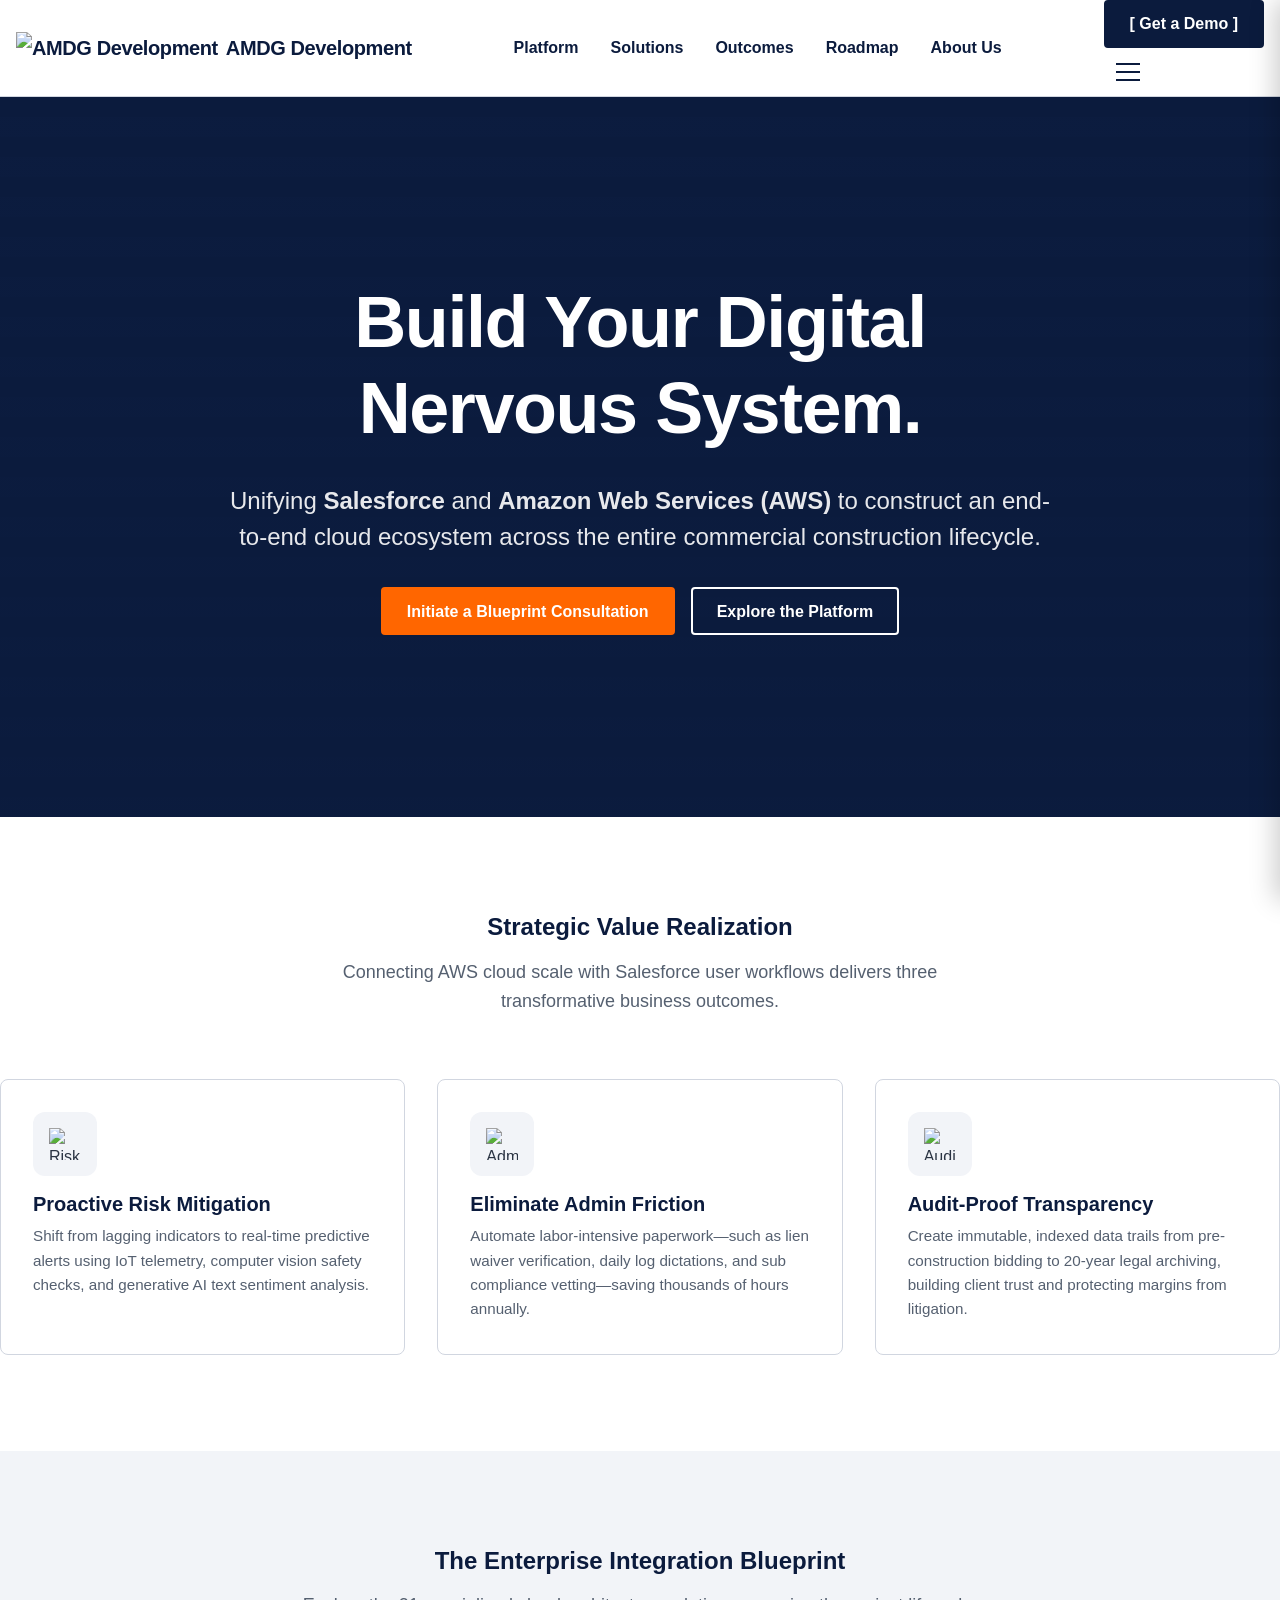
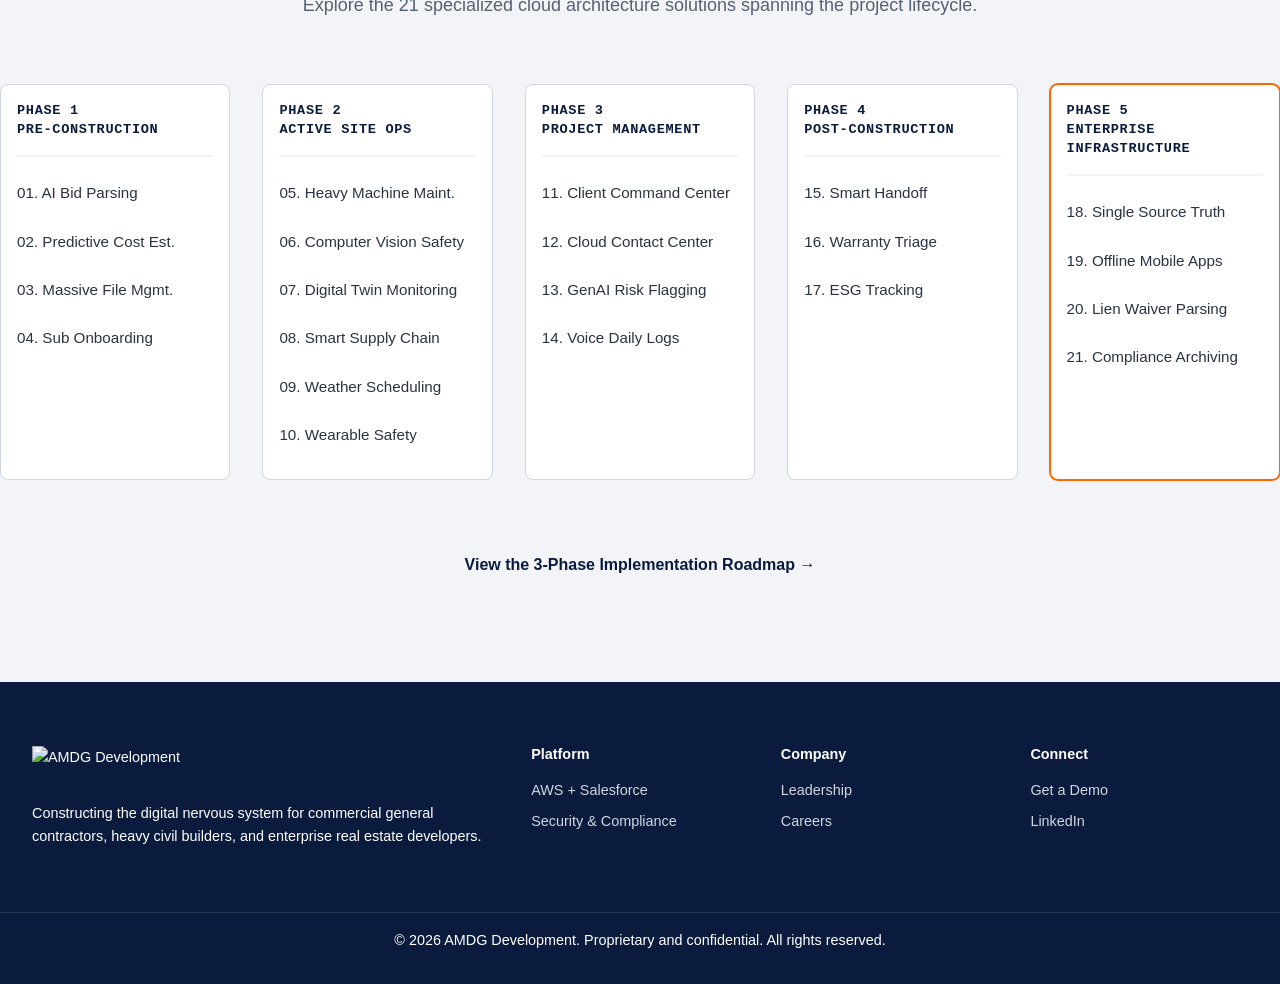
==== index.html @ bcd90afd "Update index.html" ====
<!DOCTYPE html>
<html lang="en">
<head>
    <meta charset="UTF-8">
    <!-- Responsive Meta Tag (Crucial for proper scaling on iPhone and Galaxy) -->
    <meta name="viewport" content="width=device-width, initial-scale=1.0, viewport-fit=cover">
    
    <title>AMDG Development | Enterprise Construction Integration (Salesforce + AWS)</title>
    <meta name="description" content="Unifying Salesforce CRM and AWS to construct an end-to-end digital nervous system across the commercial construction lifecycle.">

    <!-- 1. Favicon (Using your existing SVG logo for a crisp browser tab icon) -->
    <link rel="icon" type="image/svg+xml" href="assets/icons/amdg-logo.svg">

    <!-- 2. Preconnect to Google Fonts (Speeds up font loading dramatically) -->
    <link rel="preconnect" href="https://fonts.googleapis.com">
    <link rel="preconnect" href="https://fonts.gstatic.com" crossorigin>
    
    <!-- 3. Typography Engine: Inter (Enterprise Base) & Roboto Mono (Tech/Blueprint Accents) -->
    <link href="https://fonts.googleapis.com/css2?family=Inter:wght@400;500;600;700&family=Roboto+Mono:wght@400;500&display=swap" rel="stylesheet">

    <!-- 4. Stylesheets in Strict Cascade Order -->
    <link rel="stylesheet" href="css/normalize.css">
    <link rel="stylesheet" href="css/global.css">
    <link rel="stylesheet" href="css/responsive.css"> <!-- Loaded early so clamp() variables apply downstream -->
    <link rel="stylesheet" href="css/mega-menu.css">
    <link rel="stylesheet" href="css/mobile-menu.css">
    <link rel="stylesheet" href="css/home.css"> <!-- Page-specific styles load last to override safely -->

    <!-- 5. Scripts (Deferred to guarantee the DOM exists before they run) -->
    <script src="js/main.js" defer></script>
    <script src="js/mobile-drawer.js" defer></script>
    <script src="js/mega-menu.js" defer></script>
    <script src="js/animations.js" defer></script>
</head>

<body>

    <!-- =========================================================
         GLOBAL HEADER & NAVIGATION (Sticky)
         ========================================================= -->
    <header class="sticky-nav">
        <div class="nav-container">
            <!-- Brand Logo -->
            <div class="brand">
                <a href="/index.html">
                    <img src="/assets/icons/amdg-logo.svg" alt="AMDG Development" class="logo-img">
                    <span class="brand-text">AMDG Development</span>
                </a>
            </div>

            <!-- Desktop Mega Menu (Hidden on Mobile) -->
            <nav class="desktop-nav-only">
                <ul class="nav-links">
                    <li class="dropdown-trigger">
                        <a href="/platform/index.html">Platform</a>
                    </li>
                    
                    <!-- Solutions 5-Column Mega Menu -->
                    <li class="dropdown-trigger mega-menu-trigger">
                        <a href="#">Solutions</a>
                        <div class="mega-menu grid-5-col">
                            <div class="mega-col">
                                <h4>1. Pre-Construction</h4>
                                <a href="/solutions/pre-construction/ai-bid-parsing.html">AI Bid Parsing</a>
                                <a href="/solutions/pre-construction/predictive-cost-estimation.html">Predictive Cost Est.</a>
                                <a href="/solutions/pre-construction/massive-file-management.html">Massive File Mgmt.</a>
                                <a href="/solutions/pre-construction/automated-subcontractor-onboarding.html">Sub Onboarding</a>
                            </div>
                            <div class="mega-col">
                                <h4>2. Active Site Ops</h4>
                                <a href="/solutions/active-site/heavy-machinery-predictive-maintenance.html">Machine Maint.</a>
                                <a href="/solutions/active-site/computer-vision-site-safety.html">Computer Vision</a>
                                <a href="/solutions/active-site/digital-twin-monitoring.html">Digital Twins</a>
                                <a href="/solutions/active-site/smart-supply-chain-tracking.html">Supply Tracking</a>
                                <a href="/solutions/active-site/weather-responsive-scheduling.html">Weather Scheduling</a>
                                <a href="/solutions/active-site/wearable-worker-safety.html">Wearable Safety</a>
                            </div>
                            <div class="mega-col">
                                <h4>3. Project Management</h4>
                                <a href="/solutions/project-management/unified-client-command-center.html">Client Command Center</a>
                                <a href="/solutions/project-management/intelligent-contact-center.html">Cloud Contact Center</a>
                                <a href="/solutions/project-management/generative-ai-risk-flagging.html">GenAI Risk Flagging</a>
                                <a href="/solutions/project-management/automated-daily-site-logs.html">Voice Daily Logs</a>
                            </div>
                            <div class="mega-col">
                                <h4>4. Post-Construction</h4>
                                <a href="/solutions/post-construction/smart-building-handoff.html">Smart Handoff</a>
                                <a href="/solutions/post-construction/automated-warranty-triage.html">Warranty Triage</a>
                                <a href="/solutions/post-construction/esg-sustainability-tracking.html">ESG Tracking</a>
                            </div>
                            <div class="mega-col">
                                <h4>5. Enterprise IT</h4>
                                <a href="/solutions/enterprise-it/single-source-of-truth.html">Single Source of Truth</a>
                                <a href="/solutions/enterprise-it/agile-field-apps.html">Offline Mobile Apps</a>
                                <a href="/solutions/enterprise-it/automated-lien-waiver-processing.html">Lien Waiver Parsing</a>
                                <a href="/solutions/enterprise-it/disaster-recovery-archiving.html">Compliance Archiving</a>
                            </div>
                        </div>
                    </li>

                    <li class="dropdown-trigger">
                        <a href="/outcomes/index.html">Outcomes</a>
                    </li>
                    <li class="dropdown-trigger">
                        <a href="/roadmap/index.html">Roadmap</a>
                    </li>
                    <li class="dropdown-trigger">
                        <a href="/about/index.html">About Us</a>
                    </li>
                </ul>
            </nav>

            <!-- Global Call to Action -->
            <div class="nav-cta">
                <a href="/contact/get-a-demo.html" class="btn-primary desktop-nav-only">[ Get a Demo ]</a>
                <a href="/contact/get-a-demo.html" class="btn-primary-mini mobile-drawer-only">Demo</a>
                
                <!-- Mobile Hamburger Icon (48px tap target) -->
                <button class="hamburger-btn mobile-drawer-only" aria-label="Open menu" aria-expanded="false">
                    <span class="hamburger-line"></span>
                    <span class="hamburger-line"></span>
                    <span class="hamburger-line"></span>
                </button>
            </div>
        </div>
    </header>

    <!-- =========================================================
         MOBILE OFF-CANVAS DRAWER (Hidden by default)
         ========================================================= -->
    <nav class="mobile-drawer overlay-solid-bg" aria-hidden="true">
        <div class="drawer-header">
            <span class="brand-text">Menu</span>
            <button class="close-drawer-btn" aria-label="Close menu">&times;</button>
        </div>
        <div class="drawer-content">
            <a href="/platform/index.html" class="drawer-link">Platform</a>
            
            <!-- Phase Accordions for Mobile Progressive Disclosure -->
            <div class="accordion">
                <button class="accordion-header" aria-expanded="false">Solutions (21 Services) <span class="icon-plus"></span></button>
                <div class="accordion-body">
                    <div class="phase-group">
                        <h5>Phase 1: Pre-Construction</h5>
                        <a href="/solutions/pre-construction/ai-bid-parsing.html">AI Bid Parsing</a>
                        <a href="/solutions/pre-construction/predictive-cost-estimation.html">Predictive Cost Estimation</a>
                        <!-- Add other Phase 1 links here -->
                    </div>
                    <div class="phase-group">
                        <h5>Phase 2: Active Site Ops</h5>
                        <a href="/solutions/active-site/wearable-worker-safety.html">Wearable Worker Safety</a>
                        <!-- Add other Phase 2 links here -->
                    </div>
                    <!-- (Phases 3-5 omitted for brevity in template, replicated via standard accordion logic) -->
                </div>
            </div>

            <a href="/outcomes/index.html" class="drawer-link">Outcomes</a>
            <a href="/roadmap/index.html" class="drawer-link">Implementation Roadmap</a>
            <a href="/about/index.html" class="drawer-link">About Us</a>
            
            <div class="drawer-footer mobile-bottom-cta">
                <a href="/contact/get-a-demo.html" class="btn-primary full-width">Speak to an Architect</a>
            </div>
        </div>
    </nav>

    <!-- =========================================================
         MAIN CONTENT
         ========================================================= -->
    <main>
        <!-- Hero Section (Typography and Texture First) -->
        <section class="hero dark-texture-bg">
            <div class="container layout-center text-white">
                <h1 class="fluid-h1">Build Your Digital Nervous System.</h1>
                <p class="hero-subtext fluid-h2-sub">
                    Unifying <strong>Salesforce</strong> and <strong>Amazon Web Services (AWS)</strong> to construct an end-to-end cloud ecosystem across the entire commercial construction lifecycle.
                </p>
                <div class="hero-actions">
                    <a href="/contact/get-a-demo.html" class="btn-primary high-vis-accent">Initiate a Blueprint Consultation</a>
                    <a href="/platform/index.html" class="btn-secondary">Explore the Platform</a>
                </div>
            </div>
        </section>

        <!-- The Three Pillars Section -->
        <section class="pillars-section container">
            <header class="section-header text-center">
                <h2>Strategic Value Realization</h2>
                <p>Connecting AWS cloud scale with Salesforce user workflows delivers three transformative business outcomes.</p>
            </header>

            <div class="grid-3-col">
                <!-- Pillar 1 -->
                <a href="/outcomes/proactive-risk-mitigation.html" class="pillar-card">
                    <div class="icon-wrapper">
                        <img src="/assets/icons/risk-radar.svg" alt="Risk Mitigation Icon">
                    </div>
                    <h3>Proactive Risk Mitigation</h3>
                    <p>Shift from lagging indicators to real-time predictive alerts using IoT telemetry, computer vision safety checks, and generative AI text sentiment analysis.</p>
                </a>
                
                <!-- Pillar 2 -->
                <a href="/outcomes/margin-protection.html" class="pillar-card">
                    <div class="icon-wrapper">
                        <img src="/assets/icons/friction-gear.svg" alt="Administrative Friction Icon">
                    </div>
                    <h3>Eliminate Admin Friction</h3>
                    <p>Automate labor-intensive paperwork—such as lien waiver verification, daily log dictations, and sub compliance vetting—saving thousands of hours annually.</p>
                </a>

                <!-- Pillar 3 -->
                <a href="/outcomes/audit-proof-transparency.html" class="pillar-card">
                    <div class="icon-wrapper">
                        <img src="/assets/icons/shield-check.svg" alt="Audit-Proof Icon">
                    </div>
                    <h3>Audit-Proof Transparency</h3>
                    <p>Create immutable, indexed data trails from pre-construction bidding to 20-year legal archiving, building client trust and protecting margins from litigation.</p>
                </a>
            </div>
        </section>

        <!-- Interactive Integration Blueprint Matrix Section -->
        <section class="blueprint-section container bg-concrete-gray">
            <header class="section-header text-center">
                <h2>The Enterprise Integration Blueprint</h2>
                <p>Explore the 21 specialized cloud architecture solutions spanning the project lifecycle.</p>
            </header>

            <!-- 
                 Mobile: Flickable horizontal carousel or stacked cards
                 Desktop: 5-column CSS grid flowchart
            -->
            <div class="blueprint-matrix scroll-snap-x">
                
                <!-- Phase 1 Column -->
                <div class="matrix-phase-col snap-center">
                    <div class="phase-header">Phase 1 <br> Pre-Construction</div>
                    <ul class="phase-links">
                        <li><a href="/solutions/pre-construction/ai-bid-parsing.html">01. AI Bid Parsing</a></li>
                        <li><a href="/solutions/pre-construction/predictive-cost-estimation.html">02. Predictive Cost Est.</a></li>
                        <li><a href="/solutions/pre-construction/massive-file-management.html">03. Massive File Mgmt.</a></li>
                        <li><a href="/solutions/pre-construction/automated-subcontractor-onboarding.html">04. Sub Onboarding</a></li>
                    </ul>
                </div>

                <!-- Phase 2 Column -->
                <div class="matrix-phase-col snap-center">
                    <div class="phase-header">Phase 2 <br> Active Site Ops</div>
                    <ul class="phase-links">
                        <li><a href="/solutions/active-site/heavy-machinery-predictive-maintenance.html">05. Heavy Machine Maint.</a></li>
                        <li><a href="/solutions/active-site/computer-vision-site-safety.html">06. Computer Vision Safety</a></li>
                        <li><a href="/solutions/active-site/digital-twin-monitoring.html">07. Digital Twin Monitoring</a></li>
                        <li><a href="/solutions/active-site/smart-supply-chain-tracking.html">08. Smart Supply Chain</a></li>
                        <li><a href="/solutions/active-site/weather-responsive-scheduling.html">09. Weather Scheduling</a></li>
                        <li><a href="/solutions/active-site/wearable-worker-safety.html">10. Wearable Safety</a></li>
                    </ul>
                </div>

                <!-- Phase 3 Column -->
                <div class="matrix-phase-col snap-center">
                    <div class="phase-header">Phase 3 <br> Project Management</div>
                    <ul class="phase-links">
                        <li><a href="/solutions/project-management/unified-client-command-center.html">11. Client Command Center</a></li>
                        <li><a href="/solutions/project-management/intelligent-contact-center.html">12. Cloud Contact Center</a></li>
                        <li><a href="/solutions/project-management/generative-ai-risk-flagging.html">13. GenAI Risk Flagging</a></li>
                        <li><a href="/solutions/project-management/automated-daily-site-logs.html">14. Voice Daily Logs</a></li>
                    </ul>
                </div>

                <!-- Phase 4 Column -->
                <div class="matrix-phase-col snap-center">
                    <div class="phase-header">Phase 4 <br> Post-Construction</div>
                    <ul class="phase-links">
                        <li><a href="/solutions/post-construction/smart-building-handoff.html">15. Smart Handoff</a></li>
                        <li><a href="/solutions/post-construction/automated-warranty-triage.html">16. Warranty Triage</a></li>
                        <li><a href="/solutions/post-construction/esg-sustainability-tracking.html">17. ESG Tracking</a></li>
                    </ul>
                </div>

                <!-- Phase 5 Column -->
                <div class="matrix-phase-col snap-center highlight-phase">
                    <div class="phase-header">Phase 5 <br> Enterprise Infrastructure</div>
                    <ul class="phase-links">
                        <li><a href="/solutions/enterprise-it/single-source-of-truth.html">18. Single Source Truth</a></li>
                        <li><a href="/solutions/enterprise-it/agile-field-apps.html">19. Offline Mobile Apps</a></li>
                        <li><a href="/solutions/enterprise-it/automated-lien-waiver-processing.html">20. Lien Waiver Parsing</a></li>
                        <li><a href="/solutions/enterprise-it/disaster-recovery-archiving.html">21. Compliance Archiving</a></li>
                    </ul>
                </div>

            </div>
            
            <div class="text-center cta-spacing-top">
                <a href="/roadmap/index.html" class="btn-text">View the 3-Phase Implementation Roadmap &rarr;</a>
            </div>
        </section>

    </main>

    <!-- =========================================================
         GLOBAL FOOTER
         ========================================================= -->
    <footer class="global-footer bg-blueprint-navy text-white">
        <div class="container grid-5-col">
            <div class="footer-brand footer-col-span-2">
                <img src="/assets/icons/amdg-logo-white.svg" alt="AMDG Development" class="footer-logo">
                <p>Constructing the digital nervous system for commercial general contractors, heavy civil builders, and enterprise real estate developers.</p>
            </div>
            
            <div class="footer-links">
                <h4>Platform</h4>
                <ul>
                    <li><a href="/platform/ecosystem.html">AWS + Salesforce</a></li>
                    <li><a href="/platform/security-compliance.html">Security & Compliance</a></li>
                </ul>
            </div>
            
            <div class="footer-links">
                <h4>Company</h4>
                <ul>
                    <li><a href="/about/integration-architects.html">Leadership</a></li>
                    <li><a href="/about/careers.html">Careers</a></li>
                </ul>
            </div>

            <div class="footer-links">
                <h4>Connect</h4>
                <ul>
                    <li><a href="/contact/get-a-demo.html">Get a Demo</a></li>
                    <li><a href="#">LinkedIn</a></li>
                </ul>
            </div>
        </div>
        <div class="container footer-bottom">
            <p>&copy; 2026 AMDG Development. Proprietary and confidential. All rights reserved.</p>
        </div>
    </footer>

</body>
</html>
---- css/global.css ----
/* =========================================================
   GLOBAL DESIGN SYSTEM & VARIABLES
   ========================================================= */
:root {
    /* Brand Colors */
    --clr-blueprint-navy: #0B1B3D;
    --clr-blueprint-navy-light: #152B5B;
    --clr-high-vis-orange: #FF6600;
    --clr-high-vis-orange-hover: #E65C00;
    --clr-concrete-gray: #F2F4F8;
    --clr-concrete-dark: #D1D6E0;
    --clr-white: #FFFFFF;
    --clr-text-main: #2A3342;
    --clr-text-muted: #556070;

    /* Typography */
    --font-primary: -apple-system, BlinkMacSystemFont, "Segoe UI", Roboto, Helvetica, Arial, sans-serif;
    --font-mono: "SFMono-Regular", Consolas, "Liberation Mono", Menlo, monospace;
    
    /* Spacing & Layout */
    --container-max-width: 1280px;
    --spacing-xs: 0.5rem;
    --spacing-sm: 1rem;
    --spacing-md: 2rem;
    --spacing-lg: 4rem;
    --spacing-xl: 6rem;
    
    /* Touch Targets (Mobile First) */
    --touch-target-min: 48px;

    /* Z-Index Scale */
    --z-base: 1;
    --z-sticky: 100;
    --z-drawer: 200;
    --z-overlay: 300;
}

/* =========================================================
   BASE STYLES & TYPOGRAPHY
   ========================================================= */
* {
    box-sizing: border-box;
    margin: 0;
    padding: 0;
}

body {
    font-family: var(--font-primary);
    color: var(--clr-text-main);
    background-color: var(--clr-white);
    line-height: 1.6;
    font-size: 16px;
    -webkit-font-smoothing: antialiased;
}

h1, h2, h3, h4, h5, h6 {
    line-height: 1.2;
    font-weight: 700;
    margin-bottom: var(--spacing-sm);
    color: var(--clr-blueprint-navy);
}

a {
    color: var(--clr-blueprint-navy);
    text-decoration: none;
    transition: color 0.2s ease;
}

a:hover {
    color: var(--clr-high-vis-orange);
}

/* Fluid Typography Utilities */
.fluid-h1 {
    font-size: clamp(2.5rem, 5vw + 1rem, 4.5rem);
    letter-spacing: -0.02em;
    margin-bottom: var(--spacing-md);
}

.fluid-h2-sub {
    font-size: clamp(1.125rem, 2vw + 0.5rem, 1.5rem);
    font-weight: 400;
    line-height: 1.5;
    opacity: 0.9;
}

/* =========================================================
   LAYOUT UTILITIES (Mobile First)
   ========================================================= */
.container {
    width: 100%;
    max-width: var(--container-max-width);
    margin: 0 auto;
    padding: 0 var(--spacing-sm);
}

@media (min-width: 768px) {
    .container { padding: 0 var(--spacing-md); }
}

.text-center { text-align: center; }
.text-white, .text-white h1, .text-white h2, .text-white p { color: var(--clr-white); }
.bg-concrete-gray { background-color: var(--clr-concrete-gray); }
.bg-blueprint-navy { background-color: var(--clr-blueprint-navy); }

/* Responsive Grids */
.grid-3-col, .grid-5-col {
    display: grid;
    grid-template-columns: 1fr;
    gap: var(--spacing-md);
}

@media (min-width: 768px) {
    .grid-3-col { grid-template-columns: repeat(2, 1fr); }
    .grid-5-col { grid-template-columns: repeat(3, 1fr); }
}

@media (min-width: 1024px) {
    .grid-3-col { grid-template-columns: repeat(3, 1fr); }
    .grid-5-col { grid-template-columns: repeat(5, 1fr); }
}

/* =========================================================
   BUTTONS & CALLS TO ACTION
   ========================================================= */
.btn-primary, .btn-secondary, .btn-primary-mini {
    display: inline-flex;
    align-items: center;
    justify-content: center;
    min-height: var(--touch-target-min);
    padding: 0 1.5rem;
    font-weight: 600;
    border-radius: 4px;
    cursor: pointer;
    transition: all 0.2s ease;
    text-align: center;
}

.btn-primary {
    background-color: var(--clr-blueprint-navy);
    color: var(--clr-white);
    border: 2px solid var(--clr-blueprint-navy);
}

.btn-primary:hover {
    background-color: var(--clr-blueprint-navy-light);
    color: var(--clr-white);
}

.btn-primary.high-vis-accent {
    background-color: var(--clr-high-vis-orange);
    border-color: var(--clr-high-vis-orange);
}

.btn-primary.high-vis-accent:hover {
    background-color: var(--clr-high-vis-orange-hover);
}

.btn-secondary {
    background-color: transparent;
    color: var(--clr-white);
    border: 2px solid var(--clr-white);
}

.btn-secondary:hover {
    background-color: rgba(255, 255, 255, 0.1);
    color: var(--clr-white);
}

.btn-text {
    font-weight: 700;
    color: var(--clr-blueprint-navy);
    display: inline-block;
    padding: var(--spacing-xs) 0;
}

.btn-text:hover { color: var(--clr-high-vis-orange); }
.full-width { width: 100%; }

/* =========================================================
   GLOBAL HEADER & FOOTER
   ========================================================= */
.sticky-nav {
    position: sticky;
    top: 0;
    z-index: var(--z-sticky);
    background-color: var(--clr-white);
    border-bottom: 1px solid var(--clr-concrete-dark);
}

.nav-container {
    display: flex;
    justify-content: space-between;
    align-items: center;
    min-height: 70px;
    padding: 0 var(--spacing-sm);
    max-width: var(--container-max-width);
    margin: 0 auto;
}

.brand a {
    display: flex;
    align-items: center;
    gap: 0.5rem;
    font-weight: 800;
    font-size: 1.25rem;
    letter-spacing: -0.02em;
}

.logo-img { height: 32px; width: auto; }
.desktop-nav-only { display: none; }

@media (min-width: 1024px) {
    .desktop-nav-only { display: flex; }
    .mobile-drawer-only { display: none; }
}

.global-footer {
    padding: var(--spacing-lg) 0 var(--spacing-md);
    font-size: 0.9rem;
}

.footer-logo {
    height: 40px;
    margin-bottom: var(--spacing-sm);
}

.global-footer h4 {
    color: var(--clr-white);
    margin-bottom: var(--spacing-sm);
}

.global-footer ul { list-style: none; }
.global-footer ul li { margin-bottom: 0.5rem; }
.global-footer ul a { color: var(--clr-concrete-dark); }
.global-footer ul a:hover { color: var(--clr-white); }
.footer-col-span-2 { grid-column: span 1; }

@media (min-width: 768px) {
    .footer-col-span-2 { grid-column: span 2; }
}

.footer-bottom {
    margin-top: var(--spacing-lg);
    padding-top: var(--spacing-sm);
    border-top: 1px solid rgba(255, 255, 255, 0.1);
    color: var(--clr-concrete-dark);
    text-align: center;
}
---- css/responsive.css ----
/* =========================================================
   GLOBAL RESPONSIVE UTILITIES & DEVICE OPTIMIZATIONS
   ========================================================= */

/* Device Notch & Safe Area Handling 
   Crucial for edge-to-edge mobile app experience on iOS/Android */
@supports (padding: max(0px)) {
    body {
        padding-left: max(0px, env(safe-area-inset-left));
        padding-right: max(0px, env(safe-area-inset-right));
    }
    
    .sticky-nav {
        padding-top: max(0px, env(safe-area-inset-top));
    }
}

/* Touch-Device Optimizations */
@media (hover: none) and (pointer: coarse) {
    /* Prevent sticky hover states on touch devices */
    a:hover, 
    .btn-primary:hover, 
    .btn-secondary:hover, 
    .pillar-card:hover {
        transform: none !important;
        box-shadow: none !important;
    }
    
    /* Ensure minimum touch target heights for accessibility */
    button, 
    input[type="submit"], 
    .btn-primary, 
    .btn-secondary {
        min-height: 48px;
    }
}

/* Responsive Visibility Utilities */
.hide-on-mobile { display: none !important; }
.show-on-mobile { display: block !important; }

@media (min-width: 768px) {
    .hide-on-tablet { display: none !important; }
    .show-on-tablet { display: block !important; }
    .hide-on-mobile { display: block !important; }
    .show-on-mobile { display: none !important; }
}

@media (min-width: 1024px) {
    .hide-on-desktop { display: none !important; }
    .show-on-desktop { display: block !important; }
}

/* Fluid Image Utilities */
.img-fluid {
    max-width: 100%;
    height: auto;
    object-fit: cover;
}

/* Fluid Embeds (Videos/Iframes) */
.video-wrapper {
    position: relative;
    padding-bottom: 56.25%; /* 16:9 Aspect Ratio */
    height: 0;
    overflow: hidden;
}

.video-wrapper iframe,
.video-wrapper object,
.video-wrapper embed {
    position: absolute;
    top: 0;
    left: 0;
    width: 100%;
    height: 100%;
}

/* =========================================================
   PRINT STYLES (Job Site Exports & PDFs)
   ========================================================= */
@media print {
    /* Reset colors for printer ink economy */
    body, .bg-blueprint-navy, .bg-concrete-gray {
        background-color: transparent !important;
        background-image: none !important;
        color: #000 !important;
    }

    /* Hide UI elements unnecessary for physical/PDF copies */
    .sticky-nav,
    .mobile-drawer,
    .global-footer,
    .btn-primary,
    .btn-secondary,
    .btn-primary-mini {
        display: none !important;
    }

    /* Ensure layouts stack or render cleanly */
    .grid-3-col, .grid-5-col {
        display: block;
    }

    .pillar-card, .matrix-phase-col {
        break-inside: avoid;
        page-break-inside: avoid;
        border: 1px solid #ccc !important;
        margin-bottom: 20px;
        box-shadow: none !important;
    }

    /* Expand the horizontal mobile scroll container for print */
    .blueprint-matrix.scroll-snap-x {
        display: block !important;
        overflow: visible !important;
    }

    /* Print URLs next to links for offline reference */
    a[href]::after {
        content: " (" attr(href) ")";
        font-size: 0.8em;
        color: #555;
    }
    
    /* Skip URLs for relative anchor links or javascript */
    a[href^="#"]::after,
    a[href^="javascript:"]::after {
        content: "";
    }

    h1, h2, h3 {
        page-break-after: avoid;
    }

    img {
        page-break-inside: avoid;
    }
}
---- css/mega-menu.css ----
/* =========================================================
   DESKTOP MEGA MENU
   ========================================================= */

/* Desktop Navigation Base */
.nav-links {
    display: flex;
    list-style: none;
    margin: 0;
    padding: 0;
    gap: var(--spacing-md);
    height: 100%;
    align-items: center;
}

.dropdown-trigger > a {
    font-weight: 600;
    color: var(--clr-blueprint-navy);
    padding: var(--spacing-sm) 0;
    position: relative;
}

.dropdown-trigger > a::after {
    content: '';
    position: absolute;
    bottom: 5px;
    left: 0;
    width: 0%;
    height: 2px;
    background-color: var(--clr-high-vis-orange);
    transition: width 0.3s ease;
}

.dropdown-trigger:hover > a::after {
    width: 100%;
}

/* Mega Menu Container Setup */
.mega-menu-trigger {
    /* Set static so the mega-menu can be 100% of the viewport width if desired, 
       but we will constrain it to the container instead for better reading */
    position: static; 
}

/* The actual Dropdown Window */
.mega-menu {
    position: absolute;
    top: 70px; /* Matches min-height of nav-container */
    left: 0;
    width: 100%;
    background-color: var(--clr-white);
    border-top: 1px solid var(--clr-concrete-dark);
    border-bottom: 3px solid var(--clr-high-vis-orange);
    box-shadow: 0 15px 35px rgba(11, 27, 61, 0.1);
    
    /* Padding internally to align with the container max-width */
    padding: var(--spacing-md) max(calc((100vw - var(--container-max-width)) / 2), var(--spacing-md));
    
    /* Visually Hidden by default */
    opacity: 0;
    visibility: hidden;
    transform: translateY(-10px);
    transition: opacity 0.3s ease, transform 0.3s ease, visibility 0.3s;
    z-index: var(--z-overlay);
}

/* Hover Intent (Pure CSS) */
.mega-menu-trigger:hover .mega-menu,
.mega-menu-trigger:focus-within .mega-menu {
    opacity: 1;
    visibility: visible;
    transform: translateY(0);
}

/* Column Styling */
.mega-col {
    display: flex;
    flex-direction: column;
}

.mega-col h4 {
    font-family: var(--font-mono);
    font-size: 0.85rem;
    text-transform: uppercase;
    letter-spacing: 0.05em;
    color: var(--clr-blueprint-navy-light);
    margin-bottom: var(--spacing-sm);
    padding-bottom: var(--spacing-xs);
    border-bottom: 2px solid var(--clr-concrete-gray);
}

.mega-col a {
    color: var(--clr-text-main);
    padding: 0.35rem 0;
    font-size: 0.95rem;
    transition: color 0.2s ease, padding-left 0.2s ease;
}

.mega-col a:hover, 
.mega-col a:focus {
    color: var(--clr-high-vis-orange);
    padding-left: 5px; /* Subtle right nudge */
    outline: none;
}
---- css/mobile-menu.css ----
/* =========================================================
   MOBILE MENU & OFF-CANVAS DRAWER
   ========================================================= */

/* Hamburger Button (Header) */
.hamburger-btn {
    display: flex;
    flex-direction: column;
    justify-content: center;
    align-items: center;
    gap: 6px;
    width: var(--touch-target-min);
    height: var(--touch-target-min);
    background: transparent;
    border: none;
    cursor: pointer;
    z-index: calc(var(--z-drawer) + 1);
    padding: 0;
}

.hamburger-line {
    display: block;
    width: 24px;
    height: 2px;
    background-color: var(--clr-blueprint-navy);
    transition: transform 0.3s ease, opacity 0.3s ease;
}

/* Off-Canvas Drawer Layout */
.mobile-drawer {
    position: fixed;
    top: 0;
    right: 0;
    width: 100%;
    max-width: 400px;
    height: 100vh;
    background-color: var(--clr-blueprint-navy);
    color: var(--clr-white);
    z-index: var(--z-drawer);
    display: flex;
    flex-direction: column;
    transform: translateX(100%);
    transition: transform 0.3s cubic-bezier(0.4, 0, 0.2, 1);
    overflow-y: auto;
    box-shadow: -5px 0 25px rgba(0, 0, 0, 0.2);
}

/* State Class appended by mobile-drawer.js */
.mobile-drawer.is-open {
    transform: translateX(0);
}

.drawer-header {
    display: flex;
    justify-content: space-between;
    align-items: center;
    padding: var(--spacing-sm) var(--spacing-md);
    border-bottom: 1px solid rgba(255, 255, 255, 0.1);
    min-height: 70px;
}

.close-drawer-btn {
    background: transparent;
    border: none;
    color: var(--clr-white);
    font-size: 2rem;
    line-height: 1;
    width: var(--touch-target-min);
    height: var(--touch-target-min);
    cursor: pointer;
    display: flex;
    align-items: center;
    justify-content: flex-end;
}

.drawer-content {
    padding: var(--spacing-md);
    display: flex;
    flex-direction: column;
    gap: 1rem;
    flex-grow: 1;
}

.drawer-link {
    display: block;
    color: var(--clr-white);
    font-size: 1.25rem;
    font-weight: 600;
    padding: 0.5rem 0;
    border-bottom: 1px solid transparent;
}

.drawer-link:hover, .drawer-link:active {
    color: var(--clr-high-vis-orange);
}

/* =========================================================
   MOBILE ACCORDION (For Phase 1-5 Navigation)
   ========================================================= */
.accordion {
    border-top: 1px solid rgba(255, 255, 255, 0.1);
    border-bottom: 1px solid rgba(255, 255, 255, 0.1);
    margin: 0.5rem 0;
}

.accordion-header {
    width: 100%;
    display: flex;
    justify-content: space-between;
    align-items: center;
    background: transparent;
    color: var(--clr-white);
    border: none;
    font-size: 1.25rem;
    font-weight: 600;
    padding: 1rem 0;
    cursor: pointer;
    text-align: left;
}

.icon-plus {
    position: relative;
    width: 16px;
    height: 16px;
}

.icon-plus::before,
.icon-plus::after {
    content: '';
    position: absolute;
    background-color: var(--clr-high-vis-orange);
    transition: transform 0.3s ease;
}

/* Vertical line */
.icon-plus::before {
    top: 0; left: 7px; width: 2px; height: 16px;
}
/* Horizontal line */
.icon-plus::after {
    top: 7px; left: 0; width: 16px; height: 2px;
}

/* Animate to minus when open */
.accordion-header[aria-expanded="true"] .icon-plus::before {
    transform: rotate(90deg);
    opacity: 0;
}

.accordion-body {
    max-height: 0;
    overflow: hidden;
    transition: max-height 0.4s ease;
}

.accordion-header[aria-expanded="true"] + .accordion-body {
    max-height: 1500px; /* Arbitrary large number to allow full expansion */
}

.phase-group {
    padding: var(--spacing-sm) 0 var(--spacing-sm) 1rem;
}

.phase-group h5 {
    color: var(--clr-high-vis-orange);
    font-family: var(--font-mono);
    font-size: 0.85rem;
    text-transform: uppercase;
    letter-spacing: 0.05em;
    margin-bottom: 0.5rem;
}

.phase-group a {
    display: block;
    color: var(--clr-concrete-dark);
    padding: 0.5rem 0;
    font-size: 1rem;
}

.phase-group a:hover, .phase-group a:active {
    color: var(--clr-white);
}

.drawer-footer {
    margin-top: auto;
    padding-top: var(--spacing-md);
}
---- css/home.css ----
/* =========================================================
   HOME: HERO SECTION
   ========================================================= */
.hero {
    position: relative;
    padding: var(--spacing-xl) var(--spacing-sm);
    min-height: 80vh;
    display: flex;
    align-items: center;
    /* Grid texture simulating construction/blueprint paper */
    background-color: var(--clr-blueprint-navy);
    background-image: 
        linear-gradient(rgba(11, 27, 61, 0.85), rgba(11, 27, 61, 0.95)),
        url("data:image/svg+xml,%3Csvg width='40' height='40' viewBox='0 0 40 40' xmlns='http://www.w3.org/2000/svg'%3E%3Cpath d='M0 0h40v40H0V0zm20 20h20v20H20V20zM0 20h20v20H0V20z' fill='%23152B5B' fill-opacity='0.4' fill-rule='evenodd'/%3E%3C/svg%3E");
    background-size: cover, 40px 40px;
    background-position: center;
}

.hero .layout-center {
    display: flex;
    flex-direction: column;
    align-items: center;
    text-align: center;
    max-width: 900px;
}

.hero-actions {
    display: flex;
    flex-direction: column;
    gap: var(--spacing-sm);
    width: 100%;
    margin-top: var(--spacing-md);
}

@media (min-width: 768px) {
    .hero-actions {
        flex-direction: row;
        justify-content: center;
        width: auto;
    }
}

/* =========================================================
   HOME: PILLARS SECTION
   ========================================================= */
.pillars-section {
    padding: var(--spacing-xl) 0;
}

.section-header {
    max-width: 700px;
    margin: 0 auto var(--spacing-lg);
}

.section-header p {
    color: var(--clr-text-muted);
    font-size: 1.125rem;
}

.pillar-card {
    display: block;
    background-color: var(--clr-white);
    border: 1px solid var(--clr-concrete-dark);
    border-radius: 8px;
    padding: var(--spacing-md);
    transition: transform 0.3s ease, box-shadow 0.3s ease;
    color: inherit;
}

.pillar-card:hover {
    transform: translateY(-5px);
    box-shadow: 0 10px 25px rgba(11, 27, 61, 0.1);
    color: inherit;
}

.pillar-card .icon-wrapper {
    width: 64px;
    height: 64px;
    background-color: var(--clr-concrete-gray);
    border-radius: 12px;
    display: flex;
    align-items: center;
    justify-content: center;
    margin-bottom: var(--spacing-sm);
    transition: background-color 0.3s ease;
}

.pillar-card:hover .icon-wrapper {
    background-color: rgba(255, 102, 0, 0.1); /* Light orange tint on hover */
}

.pillar-card img {
    width: 32px;
    height: 32px;
}

.pillar-card h3 {
    margin-bottom: 0.5rem;
    font-size: 1.25rem;
}

.pillar-card p {
    color: var(--clr-text-muted);
    font-size: 0.95rem;
}

/* =========================================================
   HOME: BLUEPRINT MATRIX SECTION
   ========================================================= */
.blueprint-section {
    padding: var(--spacing-xl) 0;
}

/* Mobile: Horizontal Flick Carousel */
.blueprint-matrix.scroll-snap-x {
    display: flex;
    overflow-x: auto;
    gap: var(--spacing-sm);
    padding-bottom: var(--spacing-md);
    scroll-snap-type: x mandatory;
    scroll-behavior: smooth;
    -webkit-overflow-scrolling: touch;
    
    /* Hide scrollbar for cleaner look, but maintain functionality */
    scrollbar-width: none; 
}
.blueprint-matrix.scroll-snap-x::-webkit-scrollbar {
    display: none;
}

.matrix-phase-col {
    flex: 0 0 85vw; /* Almost full width on mobile */
    scroll-snap-align: center;
    background: var(--clr-white);
    border: 1px solid var(--clr-concrete-dark);
    border-radius: 8px;
    padding: var(--spacing-sm);
}

.matrix-phase-col.highlight-phase {
    border-color: var(--clr-high-vis-orange);
    box-shadow: 0 0 0 1px var(--clr-high-vis-orange);
}

.phase-header {
    font-family: var(--font-mono);
    font-size: 0.85rem;
    font-weight: 700;
    text-transform: uppercase;
    letter-spacing: 0.05em;
    color: var(--clr-blueprint-navy);
    padding-bottom: var(--spacing-sm);
    margin-bottom: var(--spacing-sm);
    border-bottom: 2px solid var(--clr-concrete-gray);
    line-height: 1.4;
}

.phase-links {
    list-style: none;
}

.phase-links li {
    margin-bottom: 0.5rem;
}

.phase-links a {
    display: block;
    padding: var(--spacing-xs) 0;
    font-size: 0.95rem;
    color: var(--clr-text-main);
}

.phase-links a:hover {
    color: var(--clr-high-vis-orange);
    padding-left: 4px; /* Slight nudge effect */
}

/* Desktop: 5-Column Grid Override */
@media (min-width: 1024px) {
    .blueprint-matrix.scroll-snap-x {
        display: grid;
        grid-template-columns: repeat(5, 1fr);
        overflow-x: visible;
        gap: var(--spacing-md);
        padding-bottom: 0;
    }
    
    .matrix-phase-col {
        flex: auto;
    }
}

.cta-spacing-top {
    margin-top: var(--spacing-lg);
}
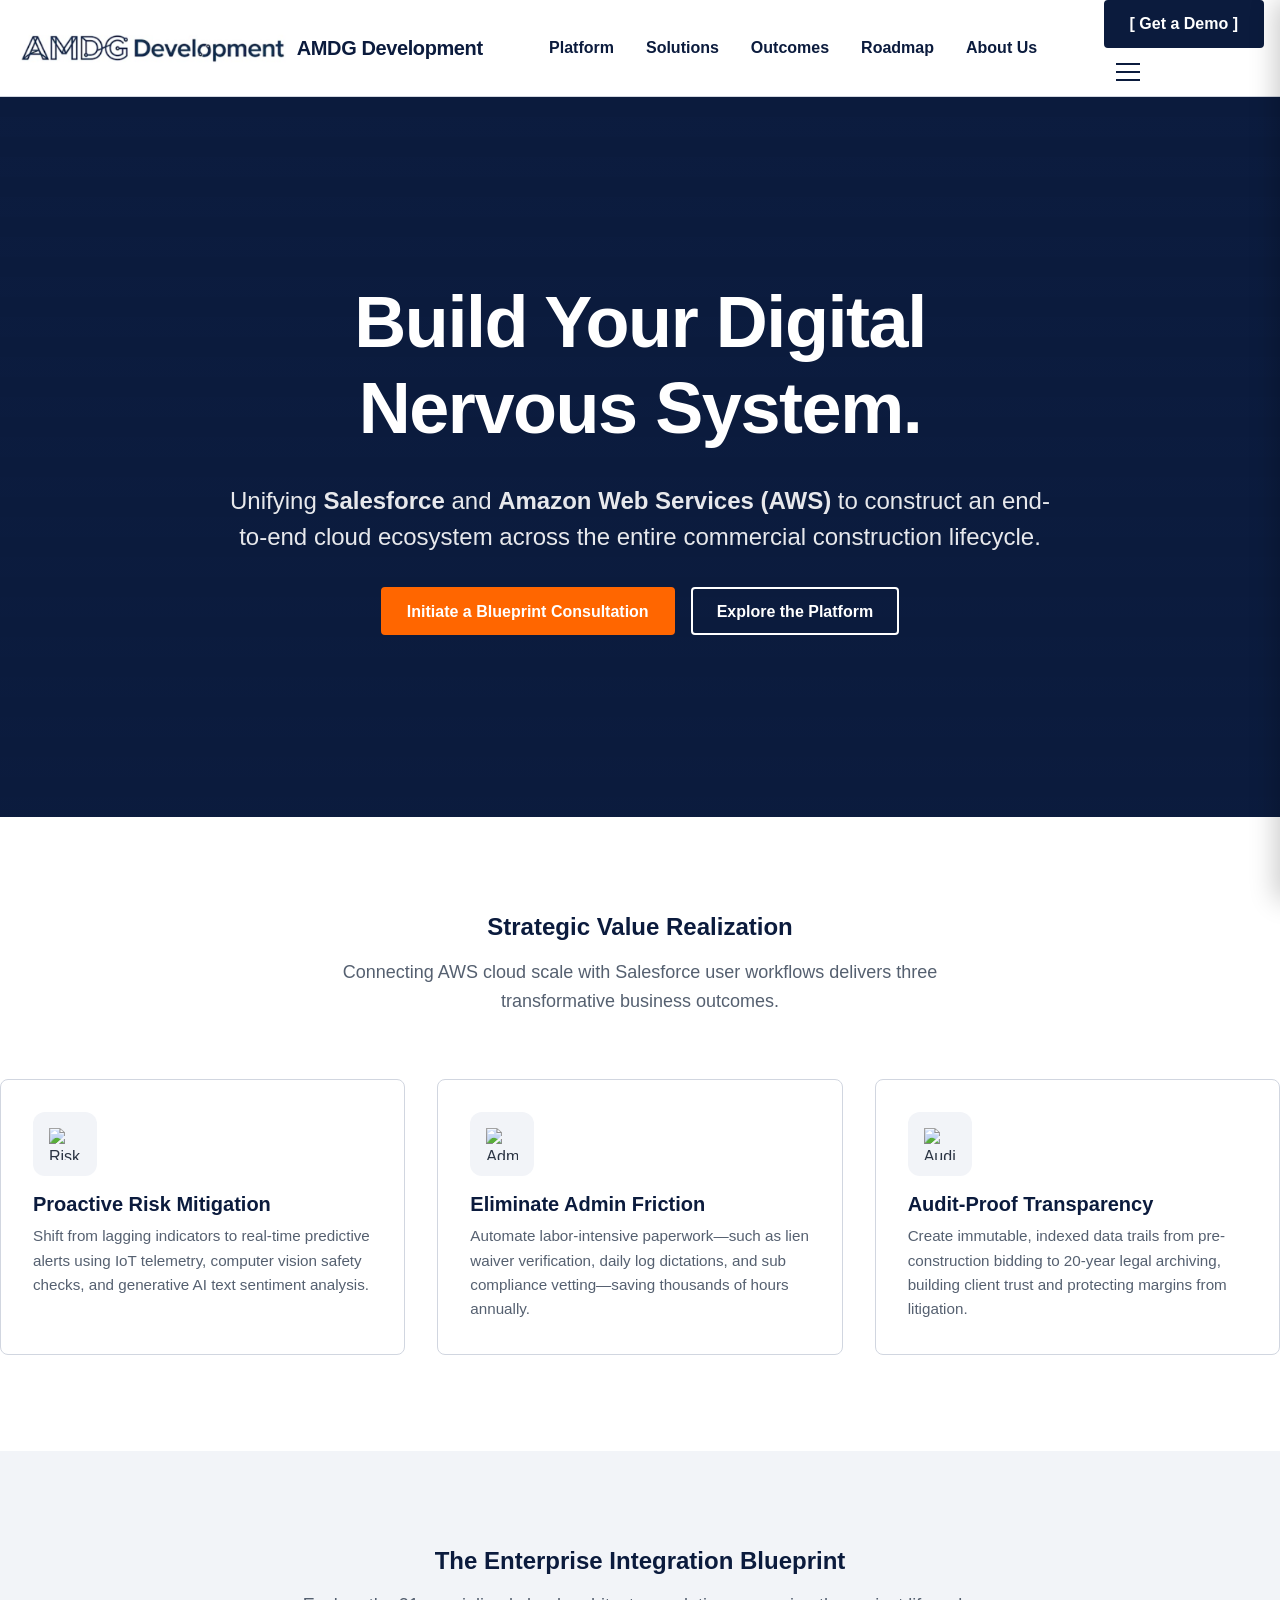
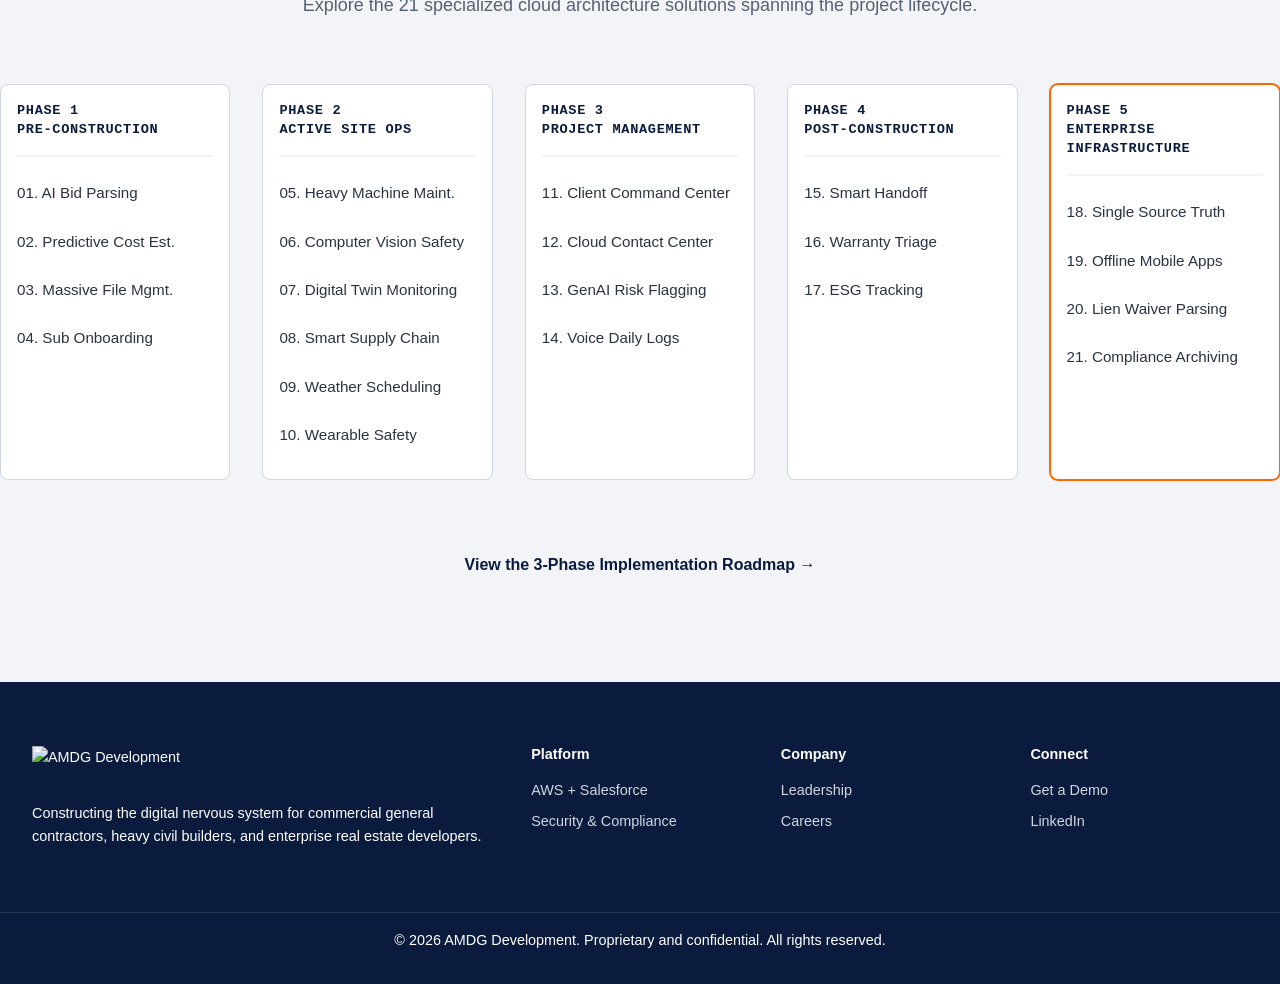
==== commit f8c56c19: "Update index.html" ====
--- a/index.html
+++ b/index.html
@@ -9,7 +9,7 @@
     <meta name="description" content="Unifying Salesforce CRM and AWS to construct an end-to-end digital nervous system across the commercial construction lifecycle.">
 
     <!-- 1. Favicon (Using your existing SVG logo for a crisp browser tab icon) -->
-    <link rel="icon" type="image/svg+xml" href="assets/icons/amdg-logo.svg">
+    <link rel="icon" type="image/png" href="assets/icons/amdg-logo.png">
 
     <!-- 2. Preconnect to Google Fonts (Speeds up font loading dramatically) -->
     <link rel="preconnect" href="https://fonts.googleapis.com">
@@ -43,7 +43,7 @@
             <!-- Brand Logo -->
             <div class="brand">
                 <a href="/index.html">
-                    <img src="/assets/icons/amdg-logo.svg" alt="AMDG Development" class="logo-img">
+                    <img src="/assets/icons/amdg-logo.png" alt="AMDG Development" class="logo-img">
                     <span class="brand-text">AMDG Development</span>
                 </a>
             </div>
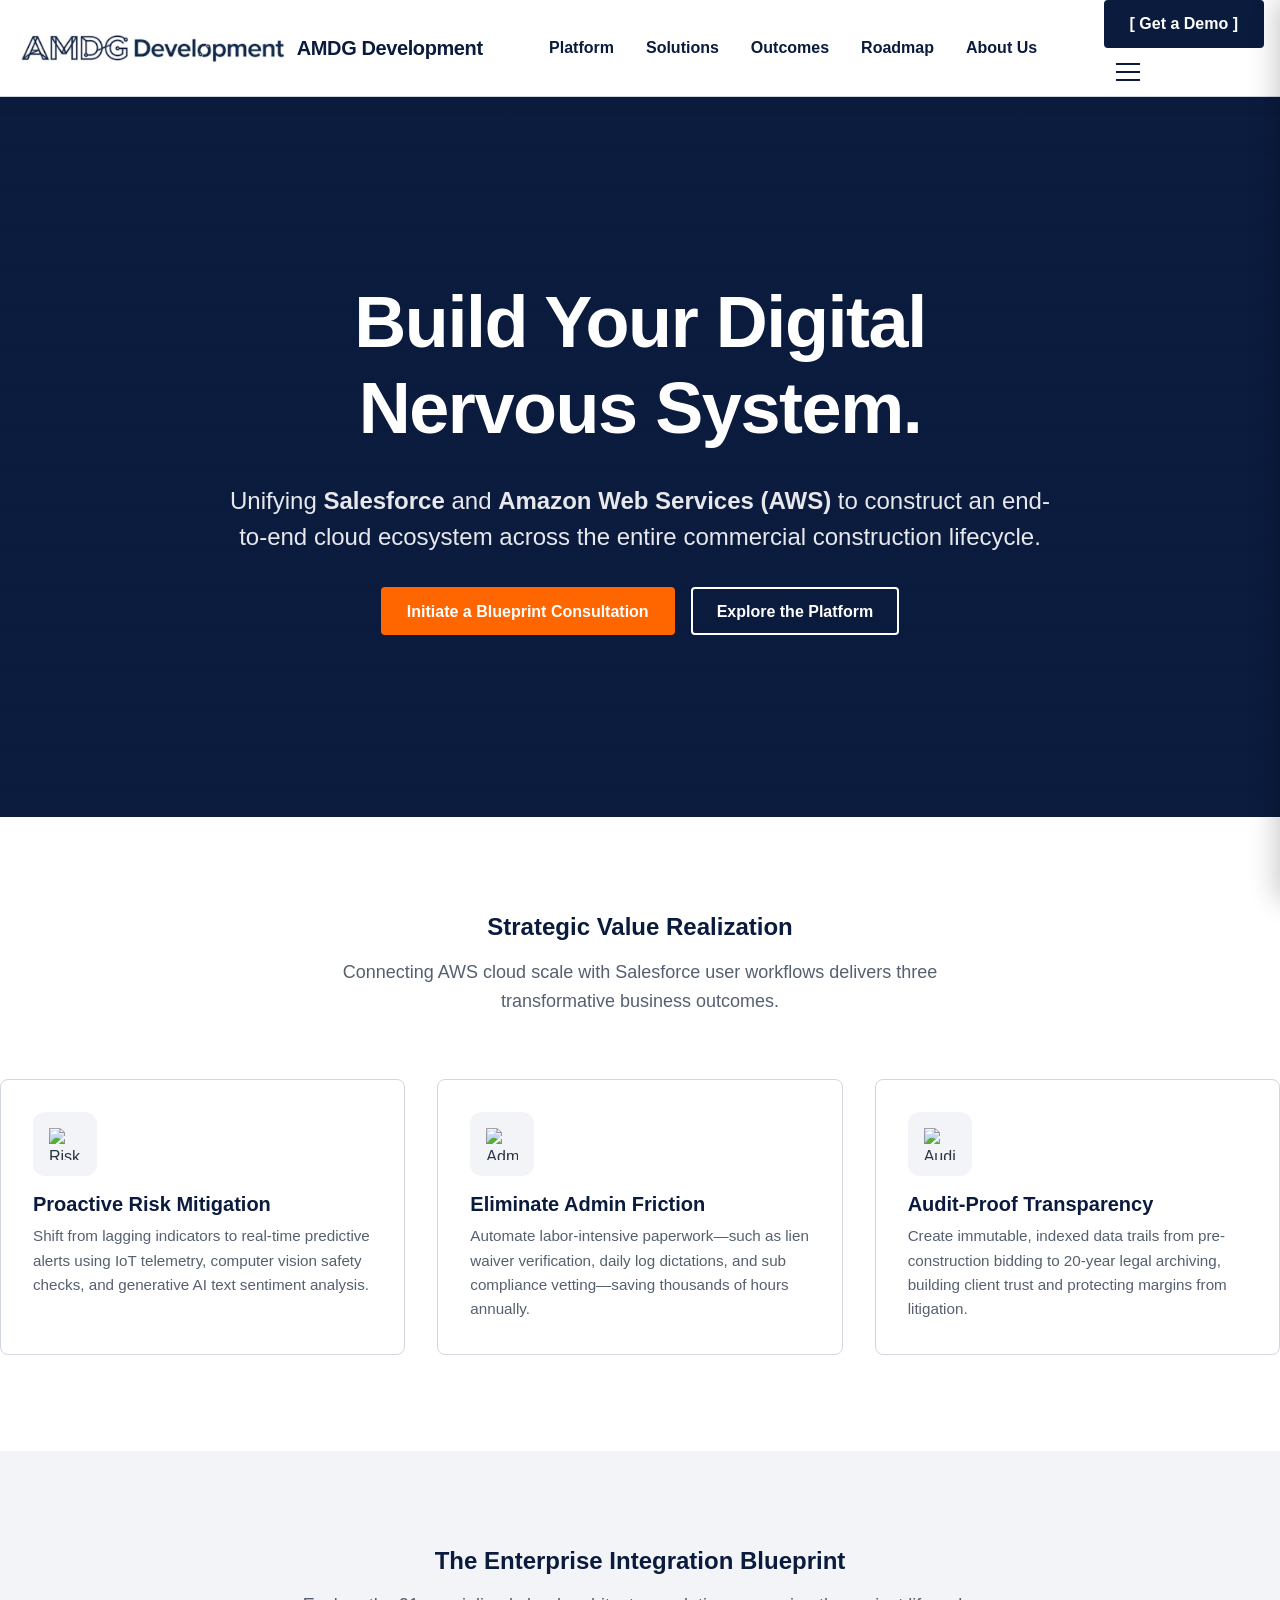
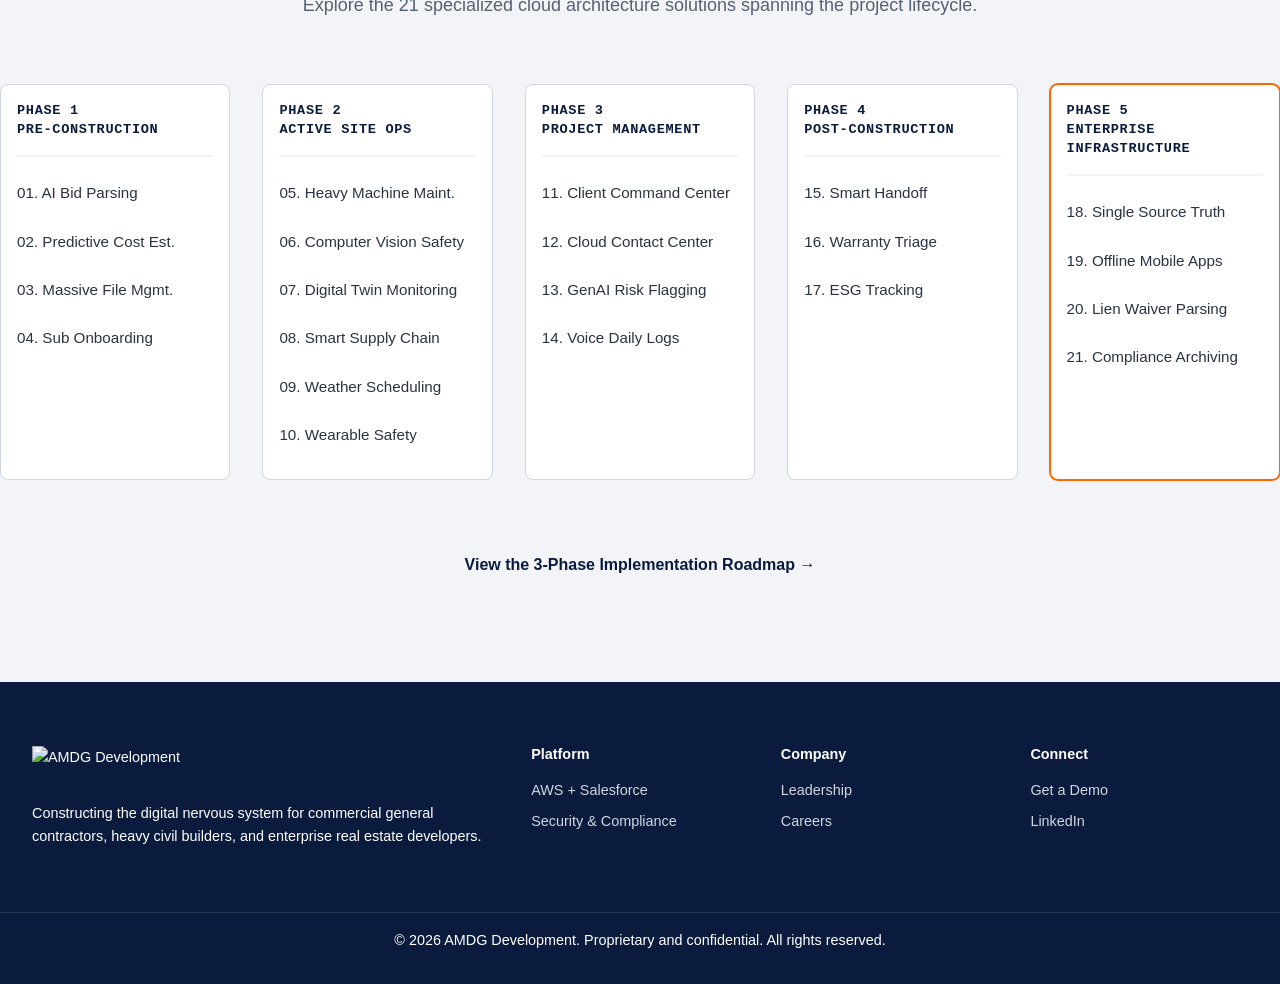
==== commit a7e90924: "Update index.html" ====
--- a/index.html
+++ b/index.html
@@ -43,7 +43,7 @@
             <!-- Brand Logo -->
             <div class="brand">
                 <a href="/index.html">
-                    <img src="/assets/icons/amdg-logo.png" alt="AMDG Development" class="logo-img">
+                    <img src="assets/icons/amdg-logo.png" alt="AMDG Development" class="logo-img">
                     <span class="brand-text">AMDG Development</span>
                 </a>
             </div>
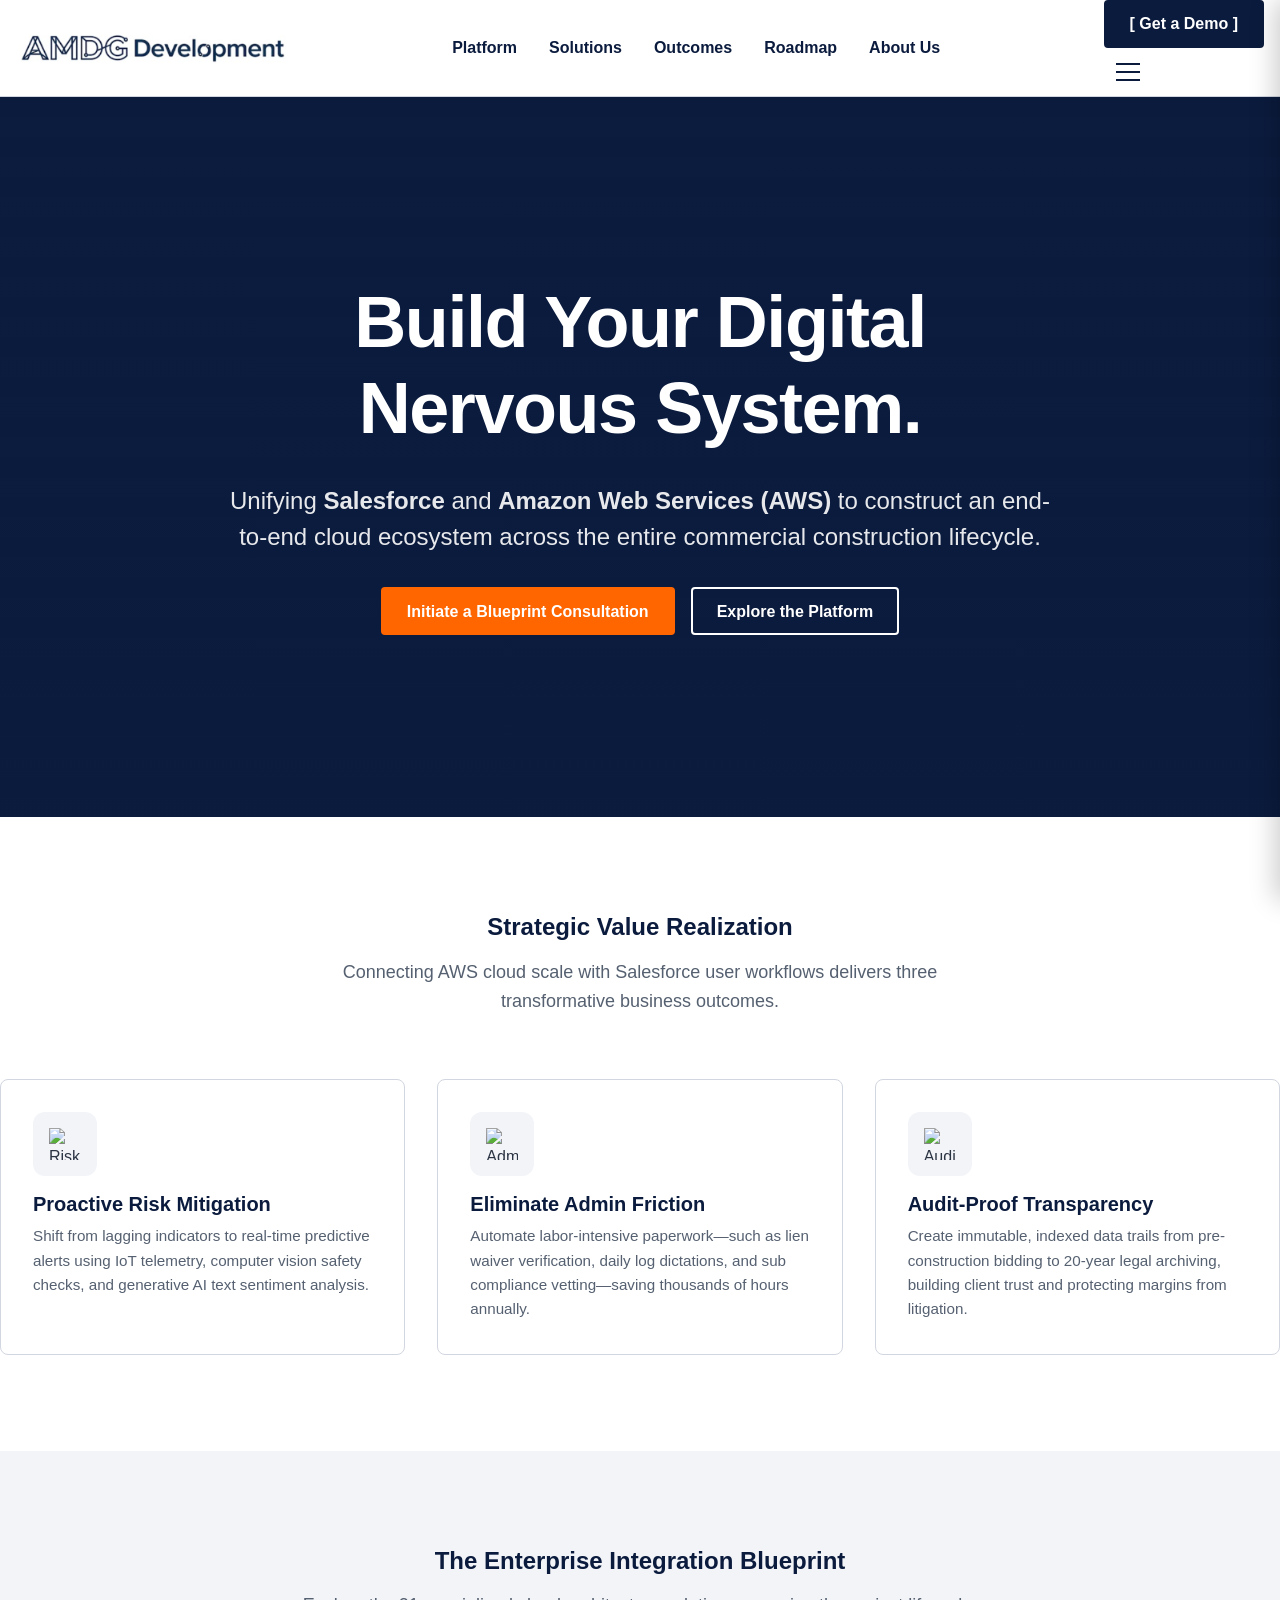
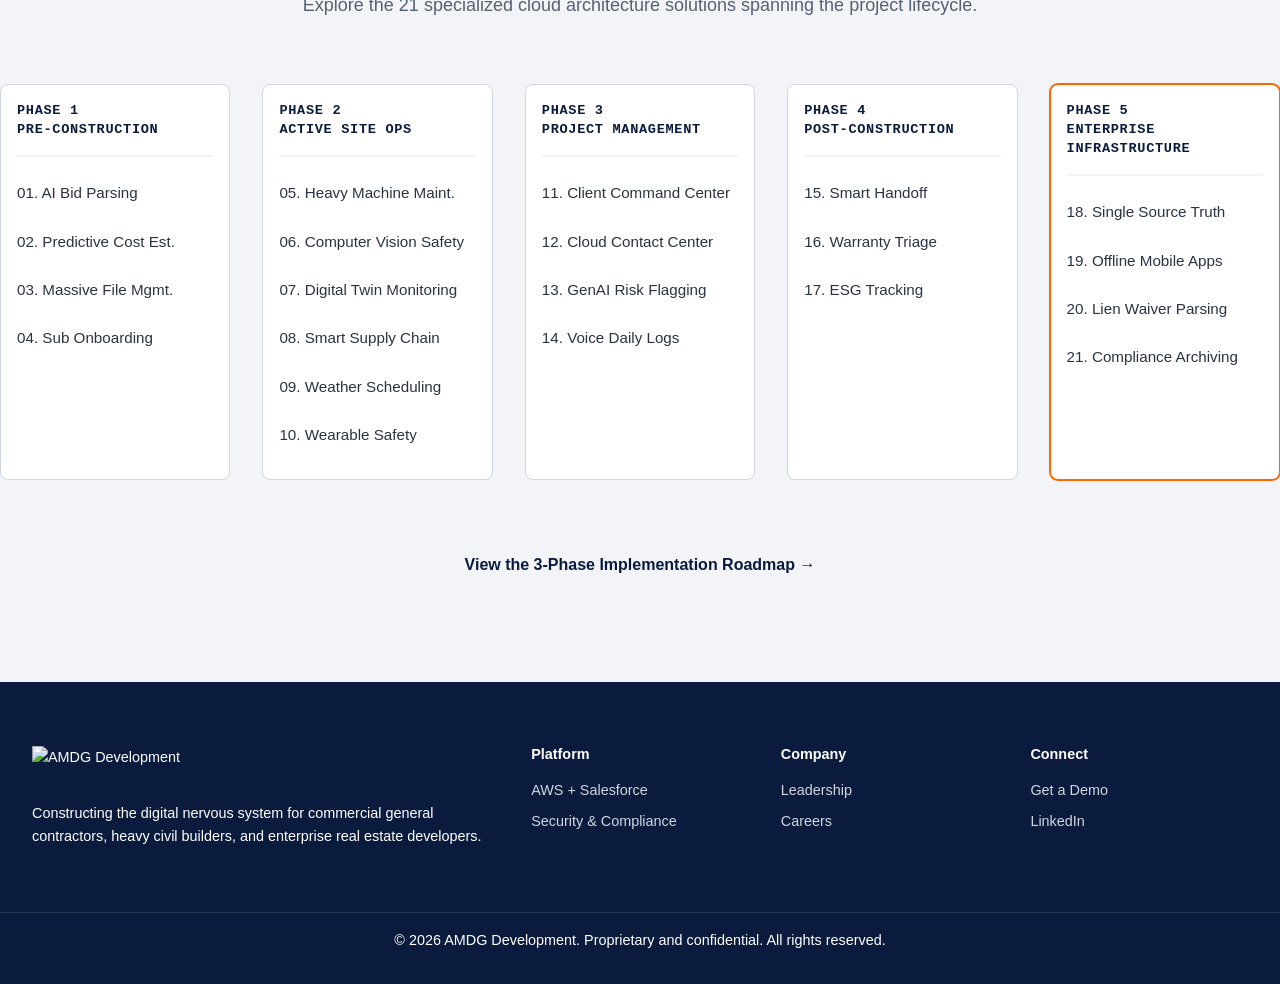
==== commit 604e7258: "Update index.html" ====
--- a/index.html
+++ b/index.html
@@ -44,7 +44,7 @@
             <div class="brand">
                 <a href="/index.html">
                     <img src="assets/icons/amdg-logo.png" alt="AMDG Development" class="logo-img">
-                    <span class="brand-text">AMDG Development</span>
+                    <!-- <span class="brand-text">AMDG Development</span> -->
                 </a>
             </div>
 
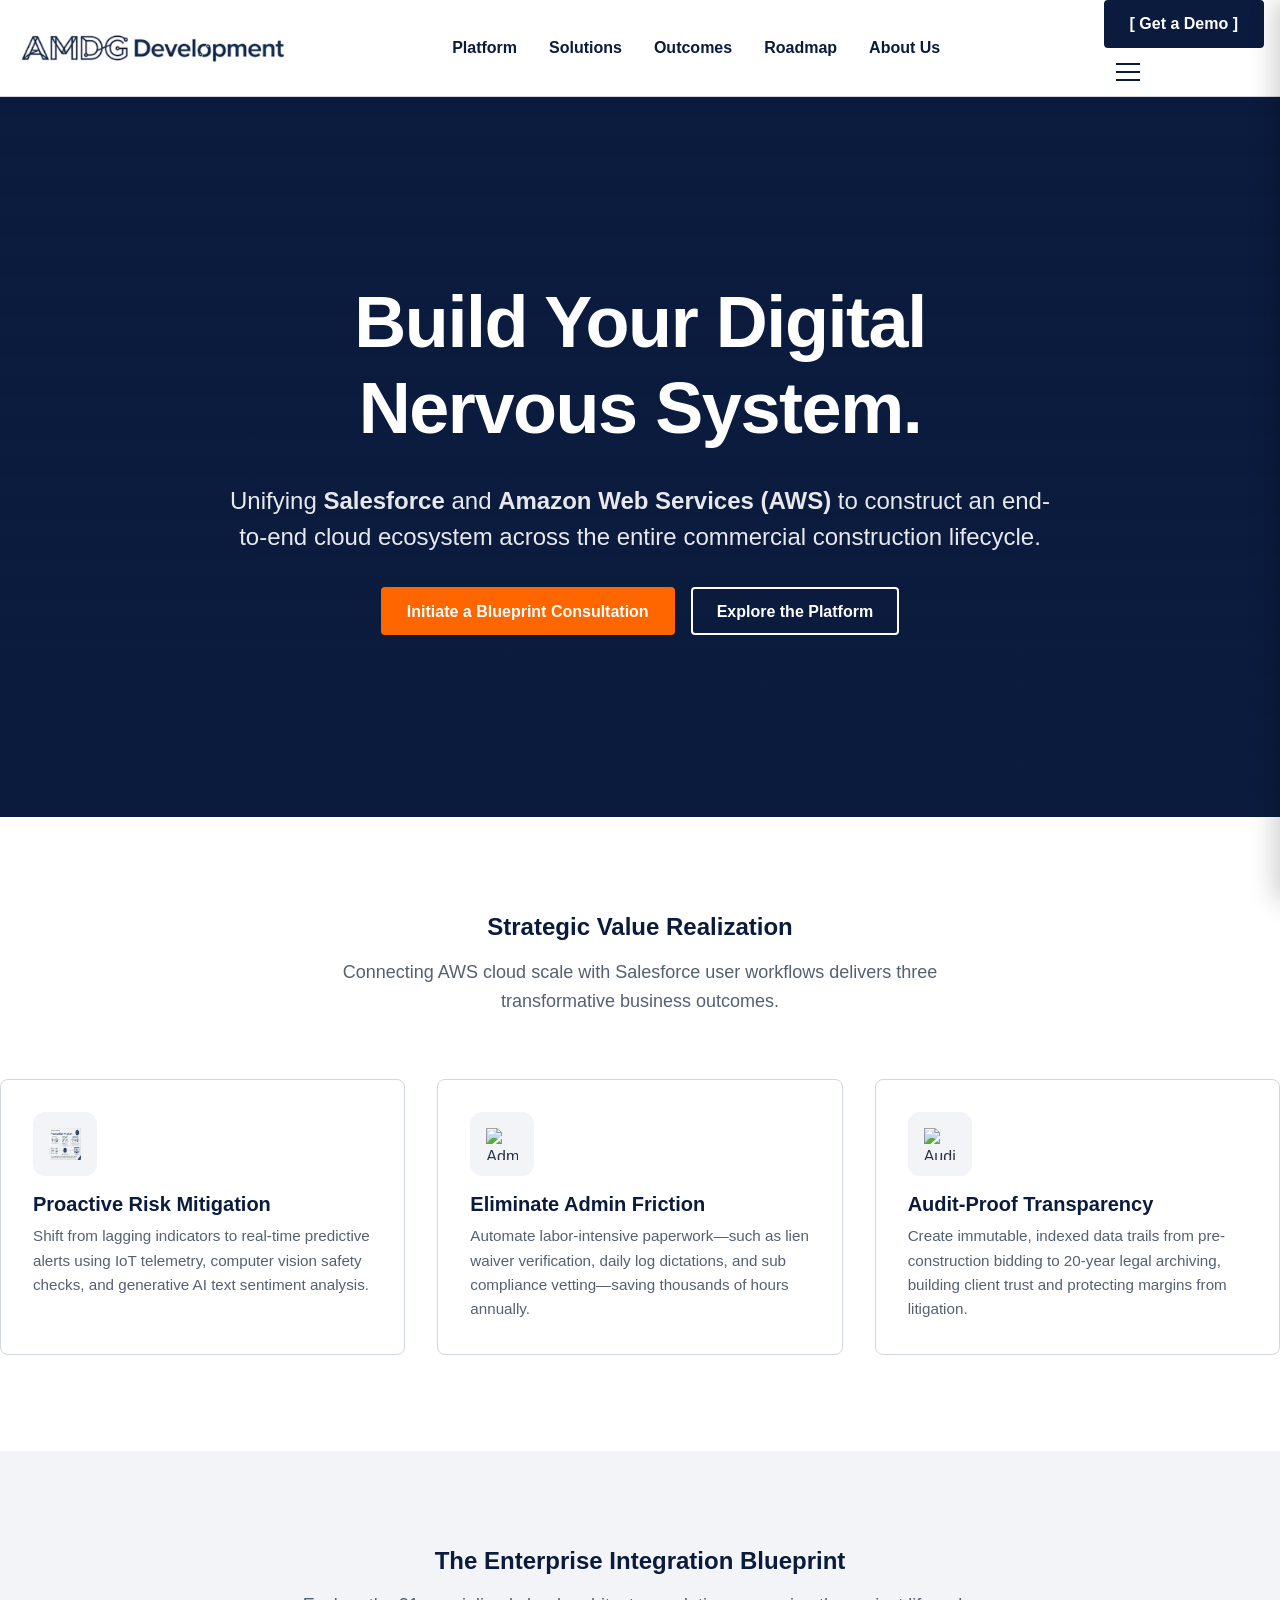
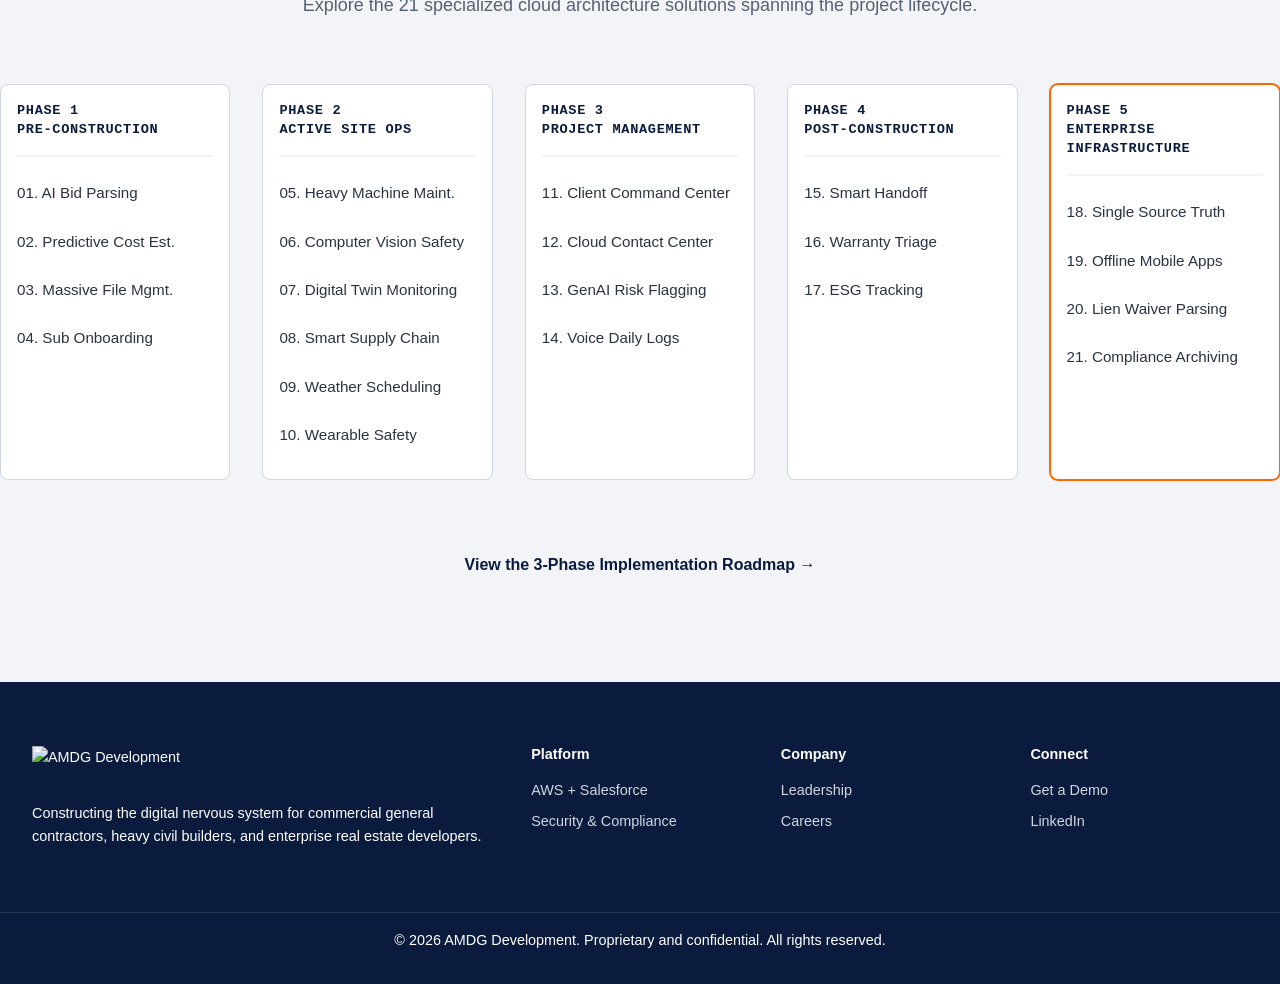
==== commit 43db81f9: "Update index.html" ====
--- a/index.html
+++ b/index.html
@@ -194,7 +194,7 @@
                 <!-- Pillar 1 -->
                 <a href="/outcomes/proactive-risk-mitigation.html" class="pillar-card">
                     <div class="icon-wrapper">
-                        <img src="/assets/icons/risk-radar.svg" alt="Risk Mitigation Icon">
+                        <img src="assets/icons/risk-radar.png" alt="Risk Mitigation Icon">
                     </div>
                     <h3>Proactive Risk Mitigation</h3>
                     <p>Shift from lagging indicators to real-time predictive alerts using IoT telemetry, computer vision safety checks, and generative AI text sentiment analysis.</p>
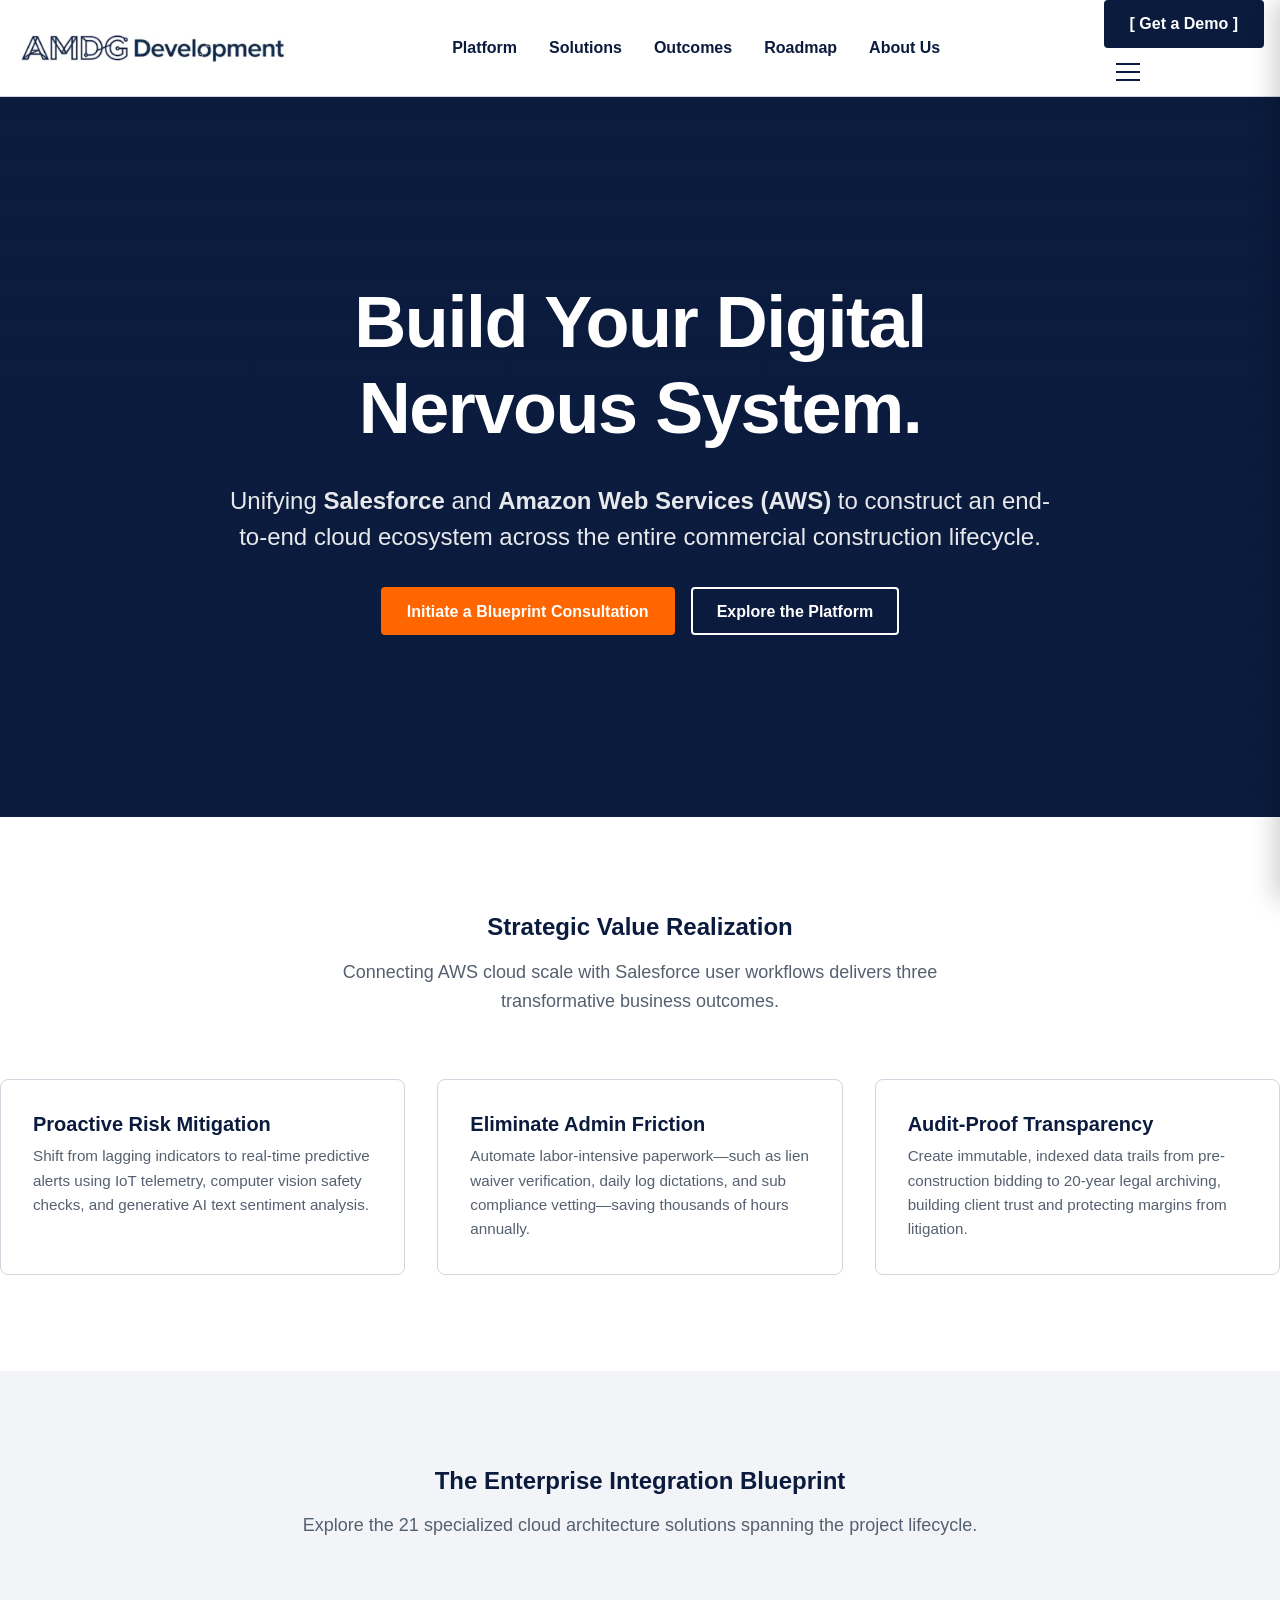
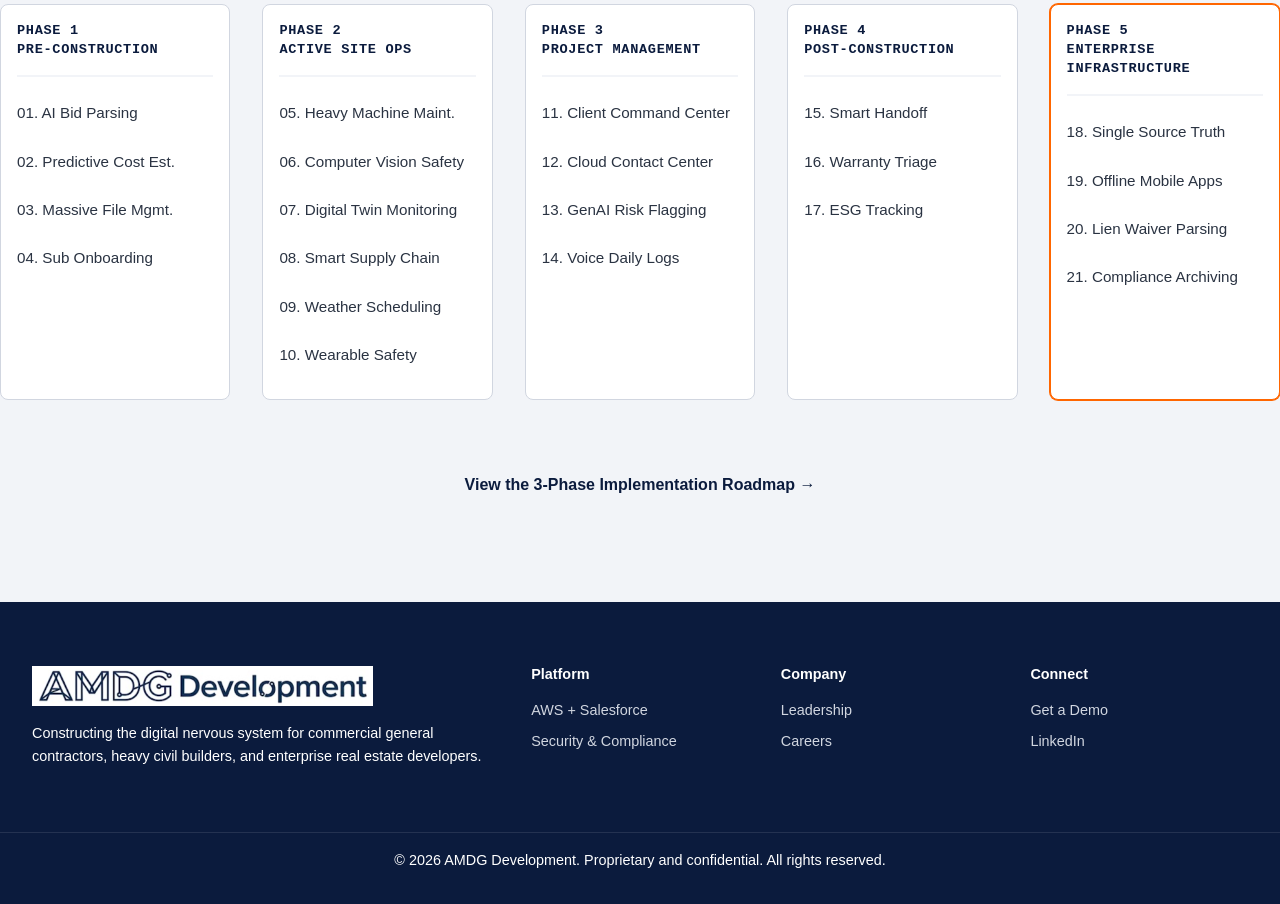
==== commit 31b2181b: "Update index.html" ====
--- a/index.html
+++ b/index.html
@@ -42,7 +42,7 @@
         <div class="nav-container">
             <!-- Brand Logo -->
             <div class="brand">
-                <a href="/index.html">
+                <a href="./index.html">
                     <img src="assets/icons/amdg-logo.png" alt="AMDG Development" class="logo-img">
                     <!-- <span class="brand-text">AMDG Development</span> -->
                 </a>
@@ -52,7 +52,7 @@
             <nav class="desktop-nav-only">
                 <ul class="nav-links">
                     <li class="dropdown-trigger">
-                        <a href="/platform/index.html">Platform</a>
+                        <a href="./platform/index.html">Platform</a>
                     </li>
                     
                     <!-- Solutions 5-Column Mega Menu -->
@@ -61,59 +61,59 @@
                         <div class="mega-menu grid-5-col">
                             <div class="mega-col">
                                 <h4>1. Pre-Construction</h4>
-                                <a href="/solutions/pre-construction/ai-bid-parsing.html">AI Bid Parsing</a>
-                                <a href="/solutions/pre-construction/predictive-cost-estimation.html">Predictive Cost Est.</a>
-                                <a href="/solutions/pre-construction/massive-file-management.html">Massive File Mgmt.</a>
-                                <a href="/solutions/pre-construction/automated-subcontractor-onboarding.html">Sub Onboarding</a>
+                                <a href="./solutions/pre-construction/ai-bid-parsing.html">AI Bid Parsing</a>
+                                <a href="./solutions/pre-construction/predictive-cost-estimation.html">Predictive Cost Est.</a>
+                                <a href="./solutions/pre-construction/massive-file-management.html">Massive File Mgmt.</a>
+                                <a href="./solutions/pre-construction/automated-subcontractor-onboarding.html">Sub Onboarding</a>
                             </div>
                             <div class="mega-col">
                                 <h4>2. Active Site Ops</h4>
-                                <a href="/solutions/active-site/heavy-machinery-predictive-maintenance.html">Machine Maint.</a>
-                                <a href="/solutions/active-site/computer-vision-site-safety.html">Computer Vision</a>
-                                <a href="/solutions/active-site/digital-twin-monitoring.html">Digital Twins</a>
-                                <a href="/solutions/active-site/smart-supply-chain-tracking.html">Supply Tracking</a>
-                                <a href="/solutions/active-site/weather-responsive-scheduling.html">Weather Scheduling</a>
-                                <a href="/solutions/active-site/wearable-worker-safety.html">Wearable Safety</a>
+                                <a href="./solutions/active-site/heavy-machinery-predictive-maintenance.html">Machine Maint.</a>
+                                <a href="./solutions/active-site/computer-vision-site-safety.html">Computer Vision</a>
+                                <a href="./solutions/active-site/digital-twin-monitoring.html">Digital Twins</a>
+                                <a href="./solutions/active-site/smart-supply-chain-tracking.html">Supply Tracking</a>
+                                <a href="./solutions/active-site/weather-responsive-scheduling.html">Weather Scheduling</a>
+                                <a href="./solutions/active-site/wearable-worker-safety.html">Wearable Safety</a>
                             </div>
                             <div class="mega-col">
                                 <h4>3. Project Management</h4>
-                                <a href="/solutions/project-management/unified-client-command-center.html">Client Command Center</a>
-                                <a href="/solutions/project-management/intelligent-contact-center.html">Cloud Contact Center</a>
-                                <a href="/solutions/project-management/generative-ai-risk-flagging.html">GenAI Risk Flagging</a>
-                                <a href="/solutions/project-management/automated-daily-site-logs.html">Voice Daily Logs</a>
+                                <a href="./solutions/project-management/unified-client-command-center.html">Client Command Center</a>
+                                <a href="./solutions/project-management/intelligent-contact-center.html">Cloud Contact Center</a>
+                                <a href="./solutions/project-management/generative-ai-risk-flagging.html">GenAI Risk Flagging</a>
+                                <a href="./solutions/project-management/automated-daily-site-logs.html">Voice Daily Logs</a>
                             </div>
                             <div class="mega-col">
                                 <h4>4. Post-Construction</h4>
-                                <a href="/solutions/post-construction/smart-building-handoff.html">Smart Handoff</a>
-                                <a href="/solutions/post-construction/automated-warranty-triage.html">Warranty Triage</a>
-                                <a href="/solutions/post-construction/esg-sustainability-tracking.html">ESG Tracking</a>
+                                <a href="./solutions/post-construction/smart-building-handoff.html">Smart Handoff</a>
+                                <a href="./solutions/post-construction/automated-warranty-triage.html">Warranty Triage</a>
+                                <a href="./solutions/post-construction/esg-sustainability-tracking.html">ESG Tracking</a>
                             </div>
                             <div class="mega-col">
                                 <h4>5. Enterprise IT</h4>
-                                <a href="/solutions/enterprise-it/single-source-of-truth.html">Single Source of Truth</a>
-                                <a href="/solutions/enterprise-it/agile-field-apps.html">Offline Mobile Apps</a>
-                                <a href="/solutions/enterprise-it/automated-lien-waiver-processing.html">Lien Waiver Parsing</a>
-                                <a href="/solutions/enterprise-it/disaster-recovery-archiving.html">Compliance Archiving</a>
+                                <a href="./solutions/enterprise-it/single-source-of-truth.html">Single Source of Truth</a>
+                                <a href="./solutions/enterprise-it/agile-field-apps.html">Offline Mobile Apps</a>
+                                <a href="./solutions/enterprise-it/automated-lien-waiver-processing.html">Lien Waiver Parsing</a>
+                                <a href="./solutions/enterprise-it/disaster-recovery-archiving.html">Compliance Archiving</a>
                             </div>
                         </div>
                     </li>
 
                     <li class="dropdown-trigger">
-                        <a href="/outcomes/index.html">Outcomes</a>
+                        <a href="./outcomes/index.html">Outcomes</a>
                     </li>
                     <li class="dropdown-trigger">
-                        <a href="/roadmap/index.html">Roadmap</a>
+                        <a href="./roadmap/index.html">Roadmap</a>
                     </li>
                     <li class="dropdown-trigger">
-                        <a href="/about/index.html">About Us</a>
+                        <a href="./about/index.html">About Us</a>
                     </li>
                 </ul>
             </nav>
 
             <!-- Global Call to Action -->
             <div class="nav-cta">
-                <a href="/contact/get-a-demo.html" class="btn-primary desktop-nav-only">[ Get a Demo ]</a>
-                <a href="/contact/get-a-demo.html" class="btn-primary-mini mobile-drawer-only">Demo</a>
+                <a href="./contact/get-a-demo.html" class="btn-primary desktop-nav-only">[ Get a Demo ]</a>
+                <a href="./contact/get-a-demo.html" class="btn-primary-mini mobile-drawer-only">Demo</a>
                 
                 <!-- Mobile Hamburger Icon (48px tap target) -->
                 <button class="hamburger-btn mobile-drawer-only" aria-label="Open menu" aria-expanded="false">
@@ -134,7 +134,7 @@
             <button class="close-drawer-btn" aria-label="Close menu">&times;</button>
         </div>
         <div class="drawer-content">
-            <a href="/platform/index.html" class="drawer-link">Platform</a>
+            <a href="./platform/index.html" class="drawer-link">Platform</a>
             
             <!-- Phase Accordions for Mobile Progressive Disclosure -->
             <div class="accordion">
@@ -142,25 +142,25 @@
                 <div class="accordion-body">
                     <div class="phase-group">
                         <h5>Phase 1: Pre-Construction</h5>
-                        <a href="/solutions/pre-construction/ai-bid-parsing.html">AI Bid Parsing</a>
-                        <a href="/solutions/pre-construction/predictive-cost-estimation.html">Predictive Cost Estimation</a>
+                        <a href="./solutions/pre-construction/ai-bid-parsing.html">AI Bid Parsing</a>
+                        <a href="./solutions/pre-construction/predictive-cost-estimation.html">Predictive Cost Estimation</a>
                         <!-- Add other Phase 1 links here -->
                     </div>
                     <div class="phase-group">
                         <h5>Phase 2: Active Site Ops</h5>
-                        <a href="/solutions/active-site/wearable-worker-safety.html">Wearable Worker Safety</a>
+                        <a href="./solutions/active-site/wearable-worker-safety.html">Wearable Worker Safety</a>
                         <!-- Add other Phase 2 links here -->
                     </div>
                     <!-- (Phases 3-5 omitted for brevity in template, replicated via standard accordion logic) -->
                 </div>
             </div>
 
-            <a href="/outcomes/index.html" class="drawer-link">Outcomes</a>
-            <a href="/roadmap/index.html" class="drawer-link">Implementation Roadmap</a>
-            <a href="/about/index.html" class="drawer-link">About Us</a>
+            <a href="./outcomes/index.html" class="drawer-link">Outcomes</a>
+            <a href="./roadmap/index.html" class="drawer-link">Implementation Roadmap</a>
+            <a href="./about/index.html" class="drawer-link">About Us</a>
             
             <div class="drawer-footer mobile-bottom-cta">
-                <a href="/contact/get-a-demo.html" class="btn-primary full-width">Speak to an Architect</a>
+                <a href="./contact/get-a-demo.html" class="btn-primary full-width">Speak to an Architect</a>
             </div>
         </div>
     </nav>
@@ -177,8 +177,8 @@
                     Unifying <strong>Salesforce</strong> and <strong>Amazon Web Services (AWS)</strong> to construct an end-to-end cloud ecosystem across the entire commercial construction lifecycle.
                 </p>
                 <div class="hero-actions">
-                    <a href="/contact/get-a-demo.html" class="btn-primary high-vis-accent">Initiate a Blueprint Consultation</a>
-                    <a href="/platform/index.html" class="btn-secondary">Explore the Platform</a>
+                    <a href="./contact/get-a-demo.html" class="btn-primary high-vis-accent">Initiate a Blueprint Consultation</a>
+                    <a href="./platform/index.html" class="btn-secondary">Explore the Platform</a>
                 </div>
             </div>
         </section>
@@ -192,28 +192,28 @@
 
             <div class="grid-3-col">
                 <!-- Pillar 1 -->
-                <a href="/outcomes/proactive-risk-mitigation.html" class="pillar-card">
-                    <div class="icon-wrapper">
+                <a href="./outcomes/proactive-risk-mitigation.html" class="pillar-card">
+            <!--        <div class="icon-wrapper">
                         <img src="assets/icons/risk-radar.png" alt="Risk Mitigation Icon">
-                    </div>
+                    </div> -->
                     <h3>Proactive Risk Mitigation</h3>
                     <p>Shift from lagging indicators to real-time predictive alerts using IoT telemetry, computer vision safety checks, and generative AI text sentiment analysis.</p>
                 </a>
                 
                 <!-- Pillar 2 -->
-                <a href="/outcomes/margin-protection.html" class="pillar-card">
-                    <div class="icon-wrapper">
-                        <img src="/assets/icons/friction-gear.svg" alt="Administrative Friction Icon">
-                    </div>
+                <a href="./outcomes/margin-protection.html" class="pillar-card">
+             <!--       <div class="icon-wrapper">
+                        <img src="./assets/icons/friction-gear.svg" alt="Administrative Friction Icon">
+                    </div> -->
                     <h3>Eliminate Admin Friction</h3>
                     <p>Automate labor-intensive paperwork—such as lien waiver verification, daily log dictations, and sub compliance vetting—saving thousands of hours annually.</p>
                 </a>
 
                 <!-- Pillar 3 -->
-                <a href="/outcomes/audit-proof-transparency.html" class="pillar-card">
-                    <div class="icon-wrapper">
-                        <img src="/assets/icons/shield-check.svg" alt="Audit-Proof Icon">
-                    </div>
+                <a href="./outcomes/audit-proof-transparency.html" class="pillar-card">
+             <!--       <div class="icon-wrapper">
+                        <img src="./assets/icons/shield-check.svg" alt="Audit-Proof Icon">
+                    </div> -->
                     <h3>Audit-Proof Transparency</h3>
                     <p>Create immutable, indexed data trails from pre-construction bidding to 20-year legal archiving, building client trust and protecting margins from litigation.</p>
                 </a>
@@ -237,10 +237,10 @@
                 <div class="matrix-phase-col snap-center">
                     <div class="phase-header">Phase 1 <br> Pre-Construction</div>
                     <ul class="phase-links">
-                        <li><a href="/solutions/pre-construction/ai-bid-parsing.html">01. AI Bid Parsing</a></li>
-                        <li><a href="/solutions/pre-construction/predictive-cost-estimation.html">02. Predictive Cost Est.</a></li>
-                        <li><a href="/solutions/pre-construction/massive-file-management.html">03. Massive File Mgmt.</a></li>
-                        <li><a href="/solutions/pre-construction/automated-subcontractor-onboarding.html">04. Sub Onboarding</a></li>
+                        <li><a href="./solutions/pre-construction/ai-bid-parsing.html">01. AI Bid Parsing</a></li>
+                        <li><a href="./solutions/pre-construction/predictive-cost-estimation.html">02. Predictive Cost Est.</a></li>
+                        <li><a href="./solutions/pre-construction/massive-file-management.html">03. Massive File Mgmt.</a></li>
+                        <li><a href="./solutions/pre-construction/automated-subcontractor-onboarding.html">04. Sub Onboarding</a></li>
                     </ul>
                 </div>
 
@@ -248,12 +248,12 @@
                 <div class="matrix-phase-col snap-center">
                     <div class="phase-header">Phase 2 <br> Active Site Ops</div>
                     <ul class="phase-links">
-                        <li><a href="/solutions/active-site/heavy-machinery-predictive-maintenance.html">05. Heavy Machine Maint.</a></li>
-                        <li><a href="/solutions/active-site/computer-vision-site-safety.html">06. Computer Vision Safety</a></li>
-                        <li><a href="/solutions/active-site/digital-twin-monitoring.html">07. Digital Twin Monitoring</a></li>
-                        <li><a href="/solutions/active-site/smart-supply-chain-tracking.html">08. Smart Supply Chain</a></li>
-                        <li><a href="/solutions/active-site/weather-responsive-scheduling.html">09. Weather Scheduling</a></li>
-                        <li><a href="/solutions/active-site/wearable-worker-safety.html">10. Wearable Safety</a></li>
+                        <li><a href="./solutions/active-site/heavy-machinery-predictive-maintenance.html">05. Heavy Machine Maint.</a></li>
+                        <li><a href="./solutions/active-site/computer-vision-site-safety.html">06. Computer Vision Safety</a></li>
+                        <li><a href="./solutions/active-site/digital-twin-monitoring.html">07. Digital Twin Monitoring</a></li>
+                        <li><a href="./solutions/active-site/smart-supply-chain-tracking.html">08. Smart Supply Chain</a></li>
+                        <li><a href="./solutions/active-site/weather-responsive-scheduling.html">09. Weather Scheduling</a></li>
+                        <li><a href="./solutions/active-site/wearable-worker-safety.html">10. Wearable Safety</a></li>
                     </ul>
                 </div>
 
@@ -261,10 +261,10 @@
                 <div class="matrix-phase-col snap-center">
                     <div class="phase-header">Phase 3 <br> Project Management</div>
                     <ul class="phase-links">
-                        <li><a href="/solutions/project-management/unified-client-command-center.html">11. Client Command Center</a></li>
-                        <li><a href="/solutions/project-management/intelligent-contact-center.html">12. Cloud Contact Center</a></li>
-                        <li><a href="/solutions/project-management/generative-ai-risk-flagging.html">13. GenAI Risk Flagging</a></li>
-                        <li><a href="/solutions/project-management/automated-daily-site-logs.html">14. Voice Daily Logs</a></li>
+                        <li><a href="./solutions/project-management/unified-client-command-center.html">11. Client Command Center</a></li>
+                        <li><a href="./solutions/project-management/intelligent-contact-center.html">12. Cloud Contact Center</a></li>
+                        <li><a href="./solutions/project-management/generative-ai-risk-flagging.html">13. GenAI Risk Flagging</a></li>
+                        <li><a href="./solutions/project-management/automated-daily-site-logs.html">14. Voice Daily Logs</a></li>
                     </ul>
                 </div>
 
@@ -272,9 +272,9 @@
                 <div class="matrix-phase-col snap-center">
                     <div class="phase-header">Phase 4 <br> Post-Construction</div>
                     <ul class="phase-links">
-                        <li><a href="/solutions/post-construction/smart-building-handoff.html">15. Smart Handoff</a></li>
-                        <li><a href="/solutions/post-construction/automated-warranty-triage.html">16. Warranty Triage</a></li>
-                        <li><a href="/solutions/post-construction/esg-sustainability-tracking.html">17. ESG Tracking</a></li>
+                        <li><a href="./solutions/post-construction/smart-building-handoff.html">15. Smart Handoff</a></li>
+                        <li><a href="./solutions/post-construction/automated-warranty-triage.html">16. Warranty Triage</a></li>
+                        <li><a href="./solutions/post-construction/esg-sustainability-tracking.html">17. ESG Tracking</a></li>
                     </ul>
                 </div>
 
@@ -282,17 +282,17 @@
                 <div class="matrix-phase-col snap-center highlight-phase">
                     <div class="phase-header">Phase 5 <br> Enterprise Infrastructure</div>
                     <ul class="phase-links">
-                        <li><a href="/solutions/enterprise-it/single-source-of-truth.html">18. Single Source Truth</a></li>
-                        <li><a href="/solutions/enterprise-it/agile-field-apps.html">19. Offline Mobile Apps</a></li>
-                        <li><a href="/solutions/enterprise-it/automated-lien-waiver-processing.html">20. Lien Waiver Parsing</a></li>
-                        <li><a href="/solutions/enterprise-it/disaster-recovery-archiving.html">21. Compliance Archiving</a></li>
+                        <li><a href="./solutions/enterprise-it/single-source-of-truth.html">18. Single Source Truth</a></li>
+                        <li><a href="./solutions/enterprise-it/agile-field-apps.html">19. Offline Mobile Apps</a></li>
+                        <li><a href="./solutions/enterprise-it/automated-lien-waiver-processing.html">20. Lien Waiver Parsing</a></li>
+                        <li><a href="./solutions/enterprise-it/disaster-recovery-archiving.html">21. Compliance Archiving</a></li>
                     </ul>
                 </div>
 
             </div>
             
             <div class="text-center cta-spacing-top">
-                <a href="/roadmap/index.html" class="btn-text">View the 3-Phase Implementation Roadmap &rarr;</a>
+                <a href="./roadmap/index.html" class="btn-text">View the 3-Phase Implementation Roadmap &rarr;</a>
             </div>
         </section>
 
@@ -304,30 +304,31 @@
     <footer class="global-footer bg-blueprint-navy text-white">
         <div class="container grid-5-col">
             <div class="footer-brand footer-col-span-2">
-                <img src="/assets/icons/amdg-logo-white.svg" alt="AMDG Development" class="footer-logo">
+                <!-- <img src="./assets/icons/amdg-logo-white.svg" alt="AMDG Development" class="footer-logo"> -->
+                <img src="./assets/icons/amdg-logo.png" alt="AMDG Development" class="footer-logo">
                 <p>Constructing the digital nervous system for commercial general contractors, heavy civil builders, and enterprise real estate developers.</p>
             </div>
             
             <div class="footer-links">
                 <h4>Platform</h4>
                 <ul>
-                    <li><a href="/platform/ecosystem.html">AWS + Salesforce</a></li>
-                    <li><a href="/platform/security-compliance.html">Security & Compliance</a></li>
+                    <li><a href="./platform/ecosystem.html">AWS + Salesforce</a></li>
+                    <li><a href="./platform/security-compliance.html">Security & Compliance</a></li>
                 </ul>
             </div>
             
             <div class="footer-links">
                 <h4>Company</h4>
                 <ul>
-                    <li><a href="/about/integration-architects.html">Leadership</a></li>
-                    <li><a href="/about/careers.html">Careers</a></li>
+                    <li><a href="./about/integration-architects.html">Leadership</a></li>
+                    <li><a href="./about/careers.html">Careers</a></li>
                 </ul>
             </div>
 
             <div class="footer-links">
                 <h4>Connect</h4>
                 <ul>
-                    <li><a href="/contact/get-a-demo.html">Get a Demo</a></li>
+                    <li><a href="./contact/get-a-demo.html">Get a Demo</a></li>
                     <li><a href="#">LinkedIn</a></li>
                 </ul>
             </div>
